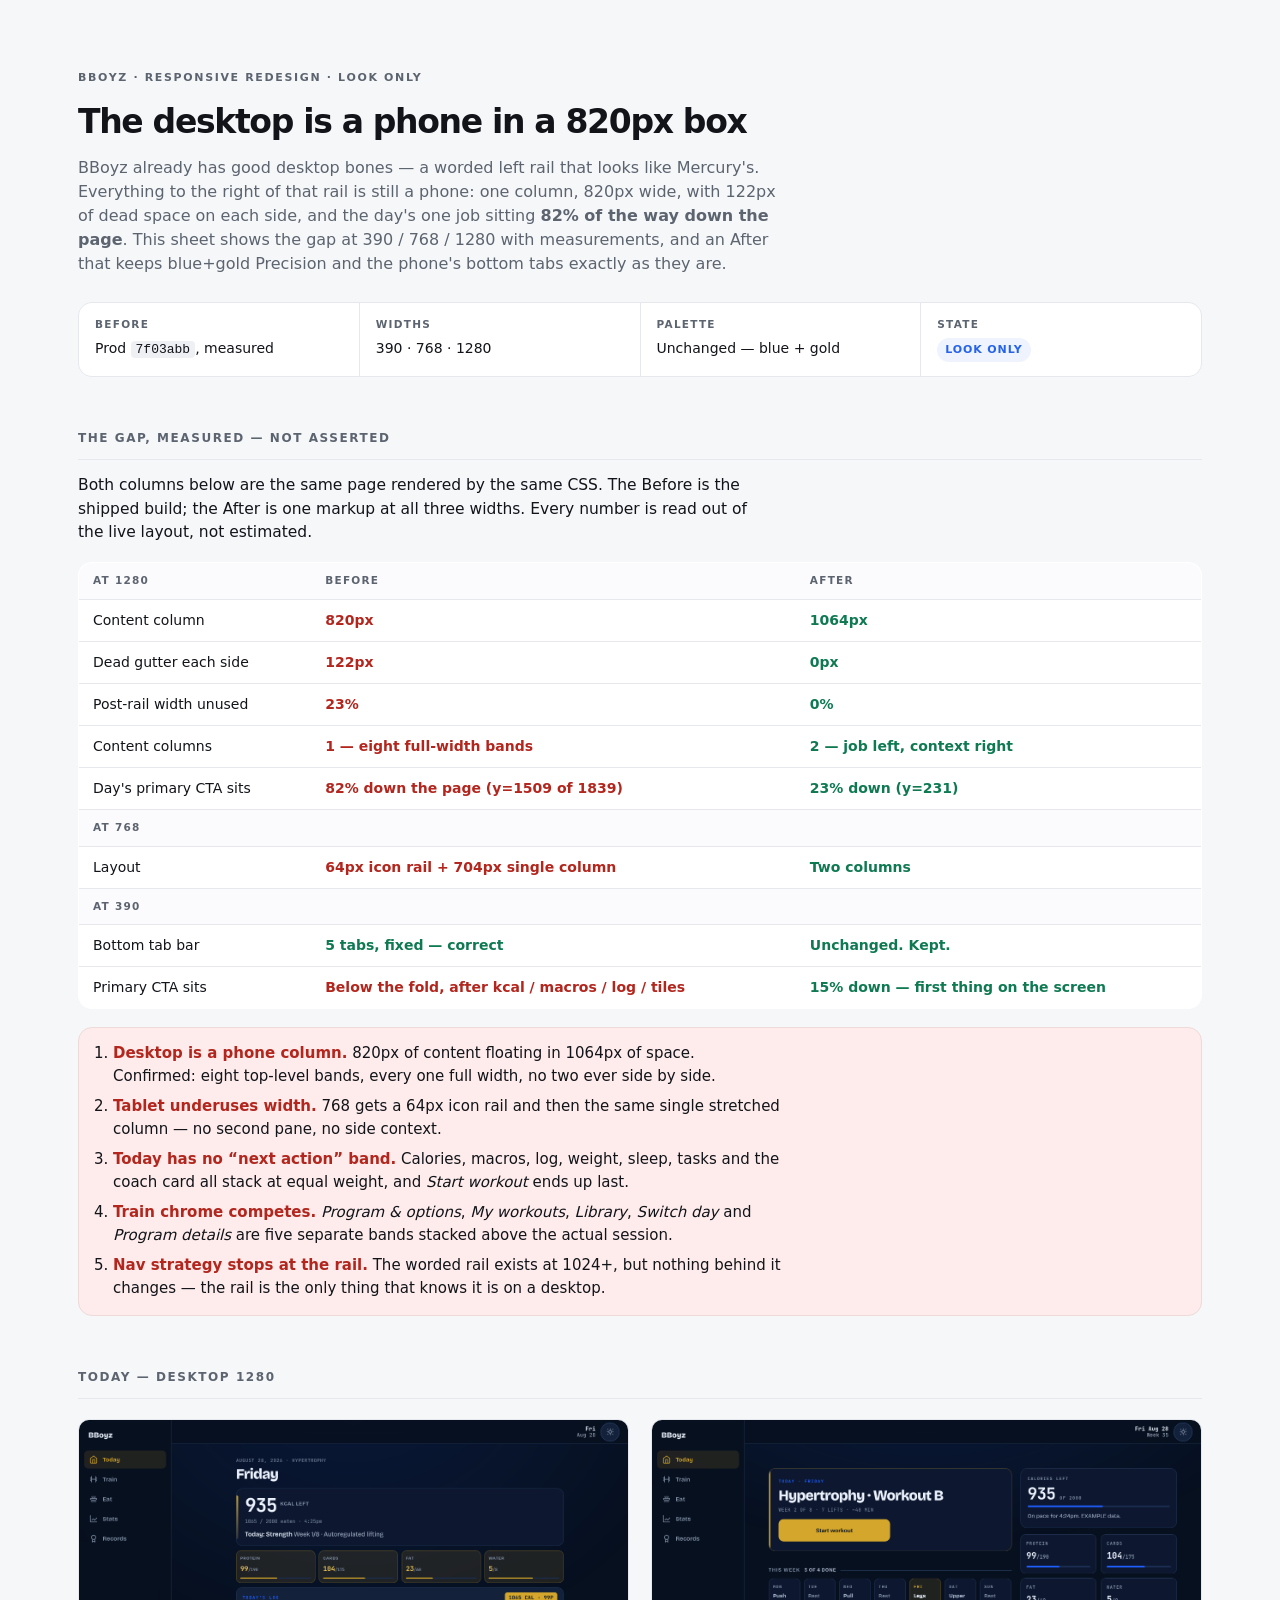
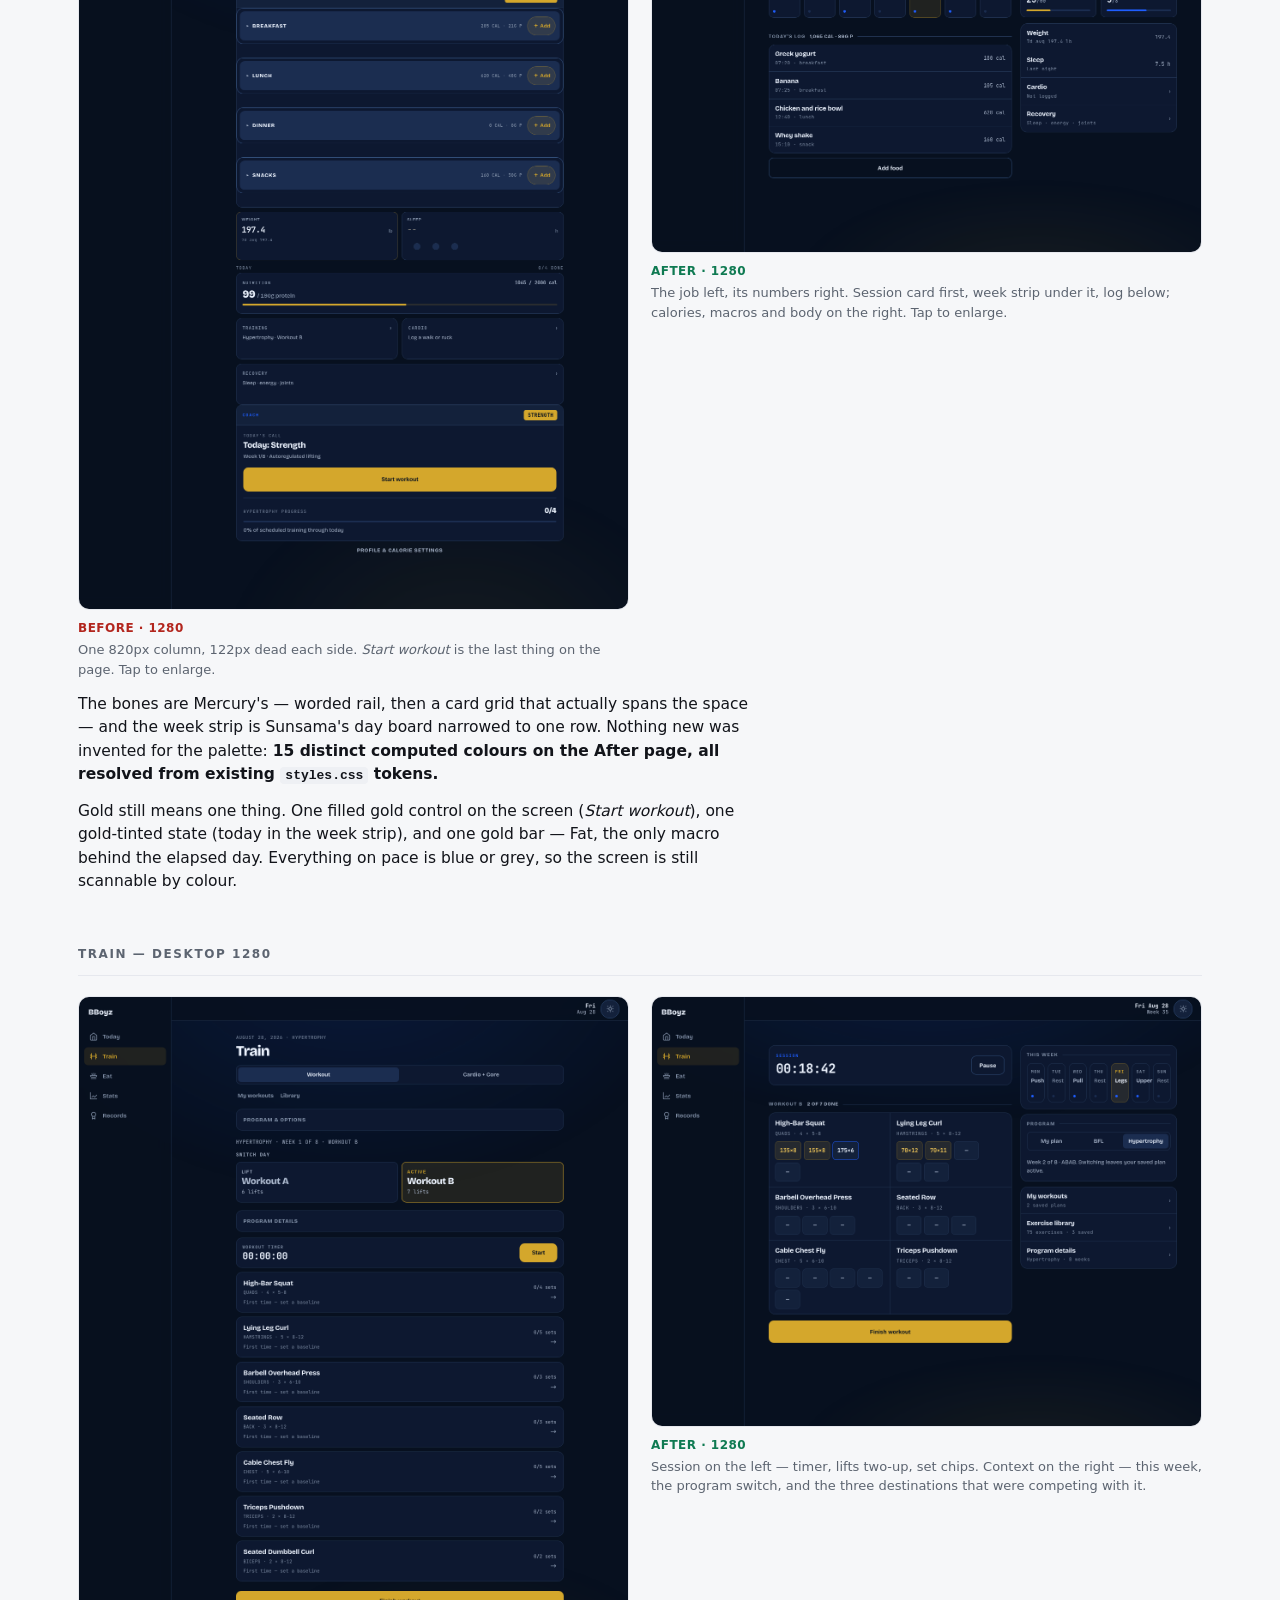
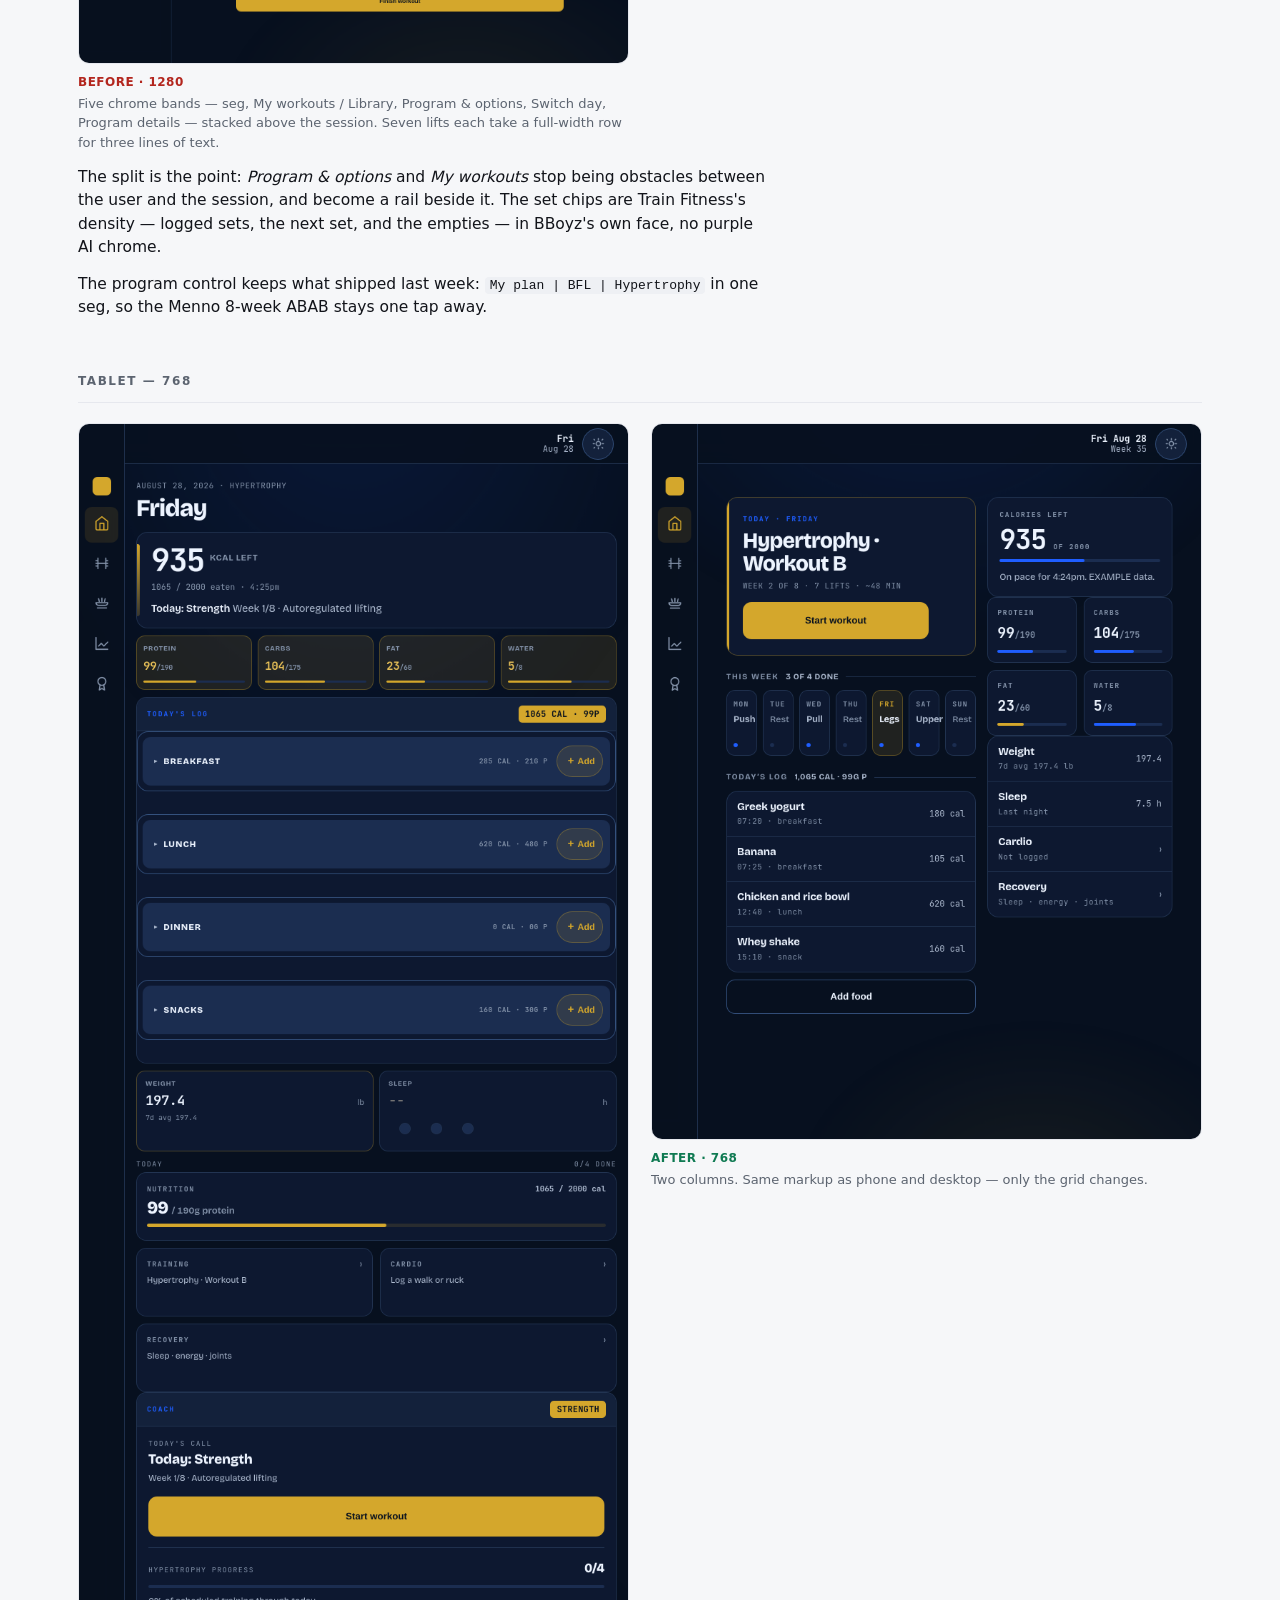
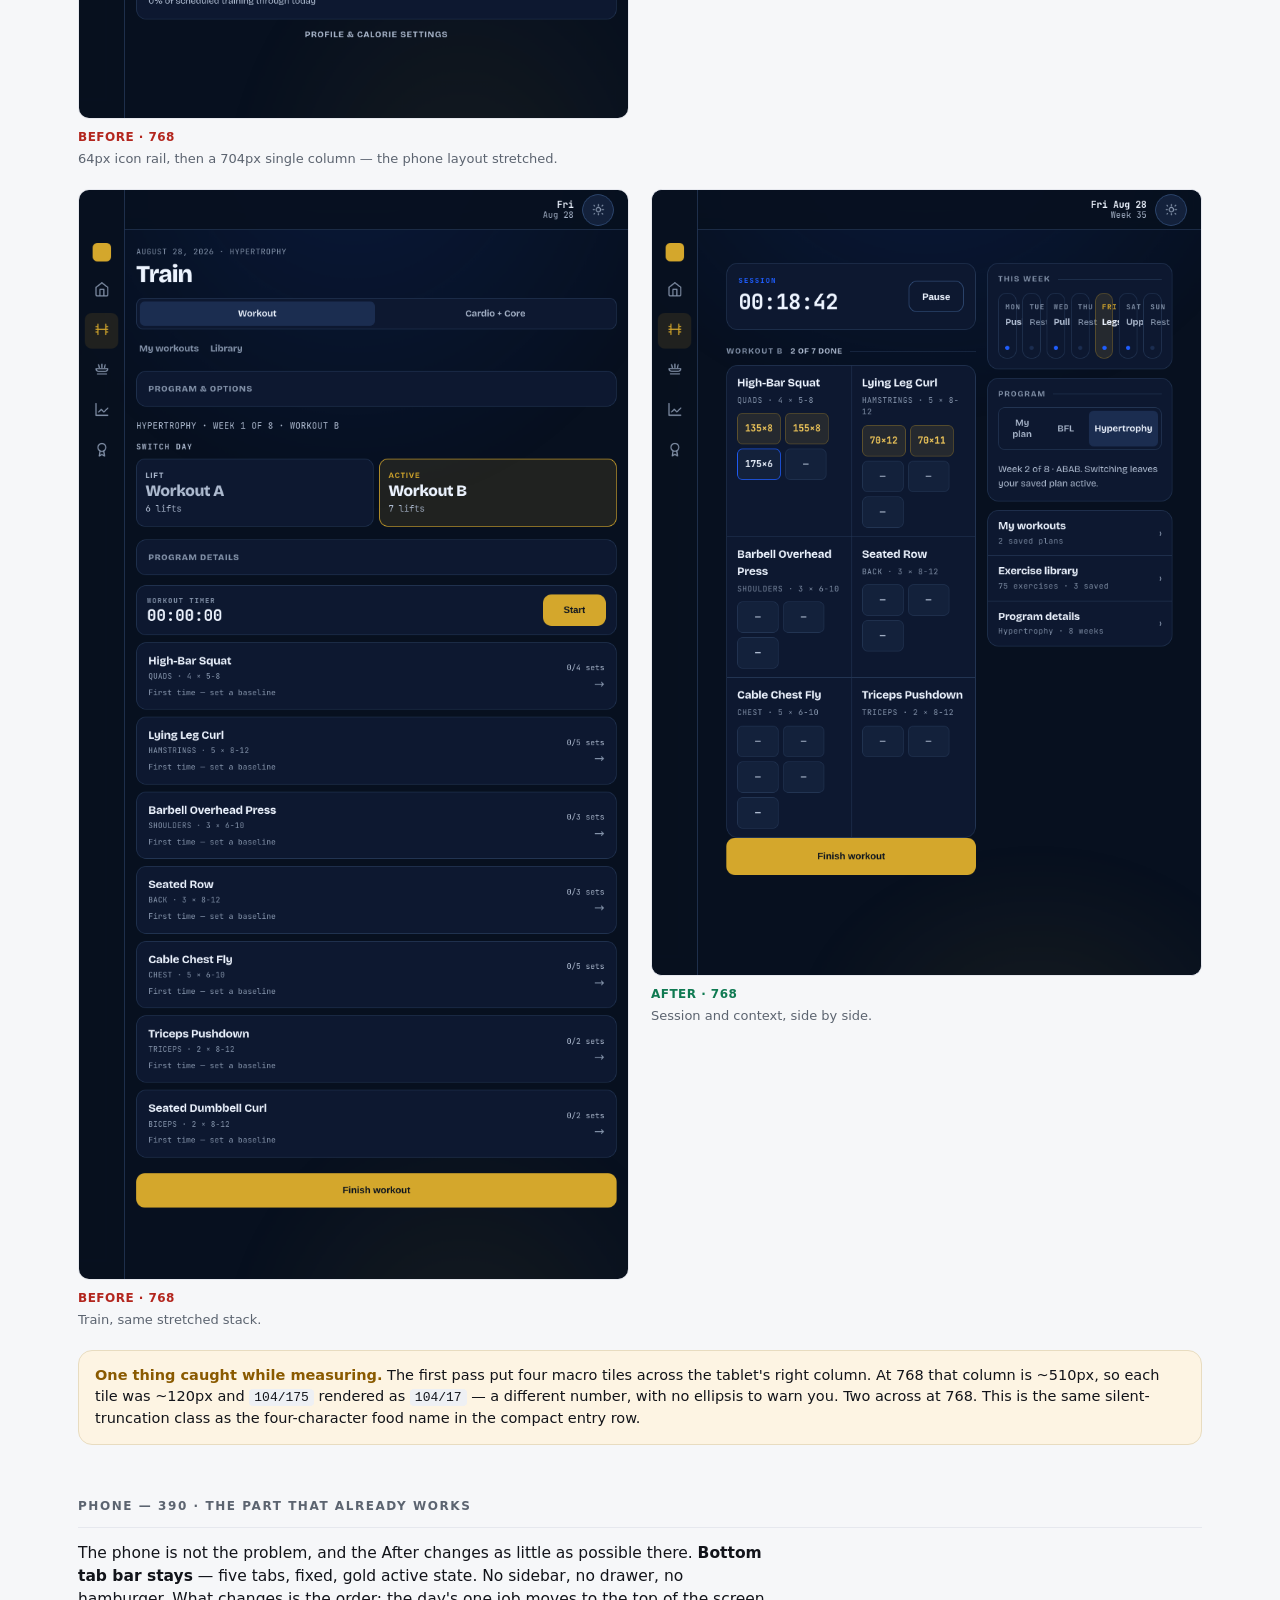
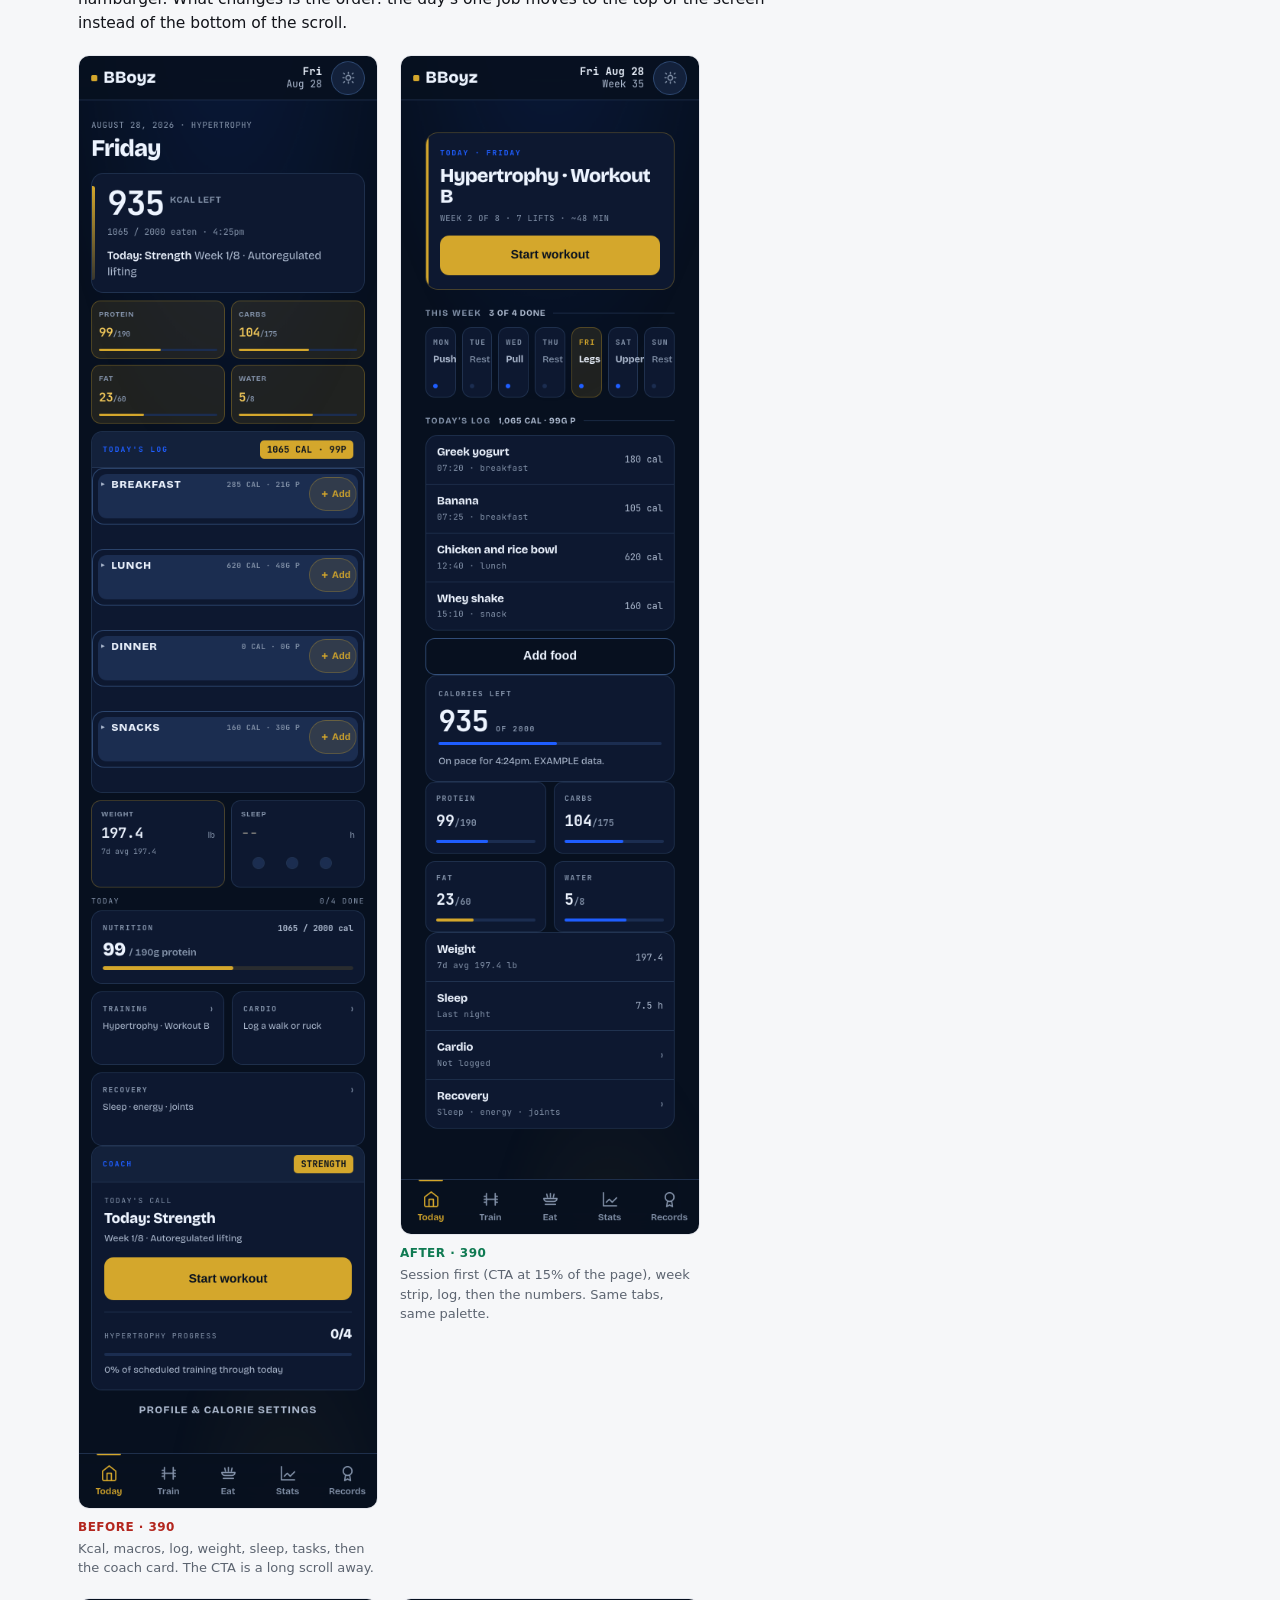
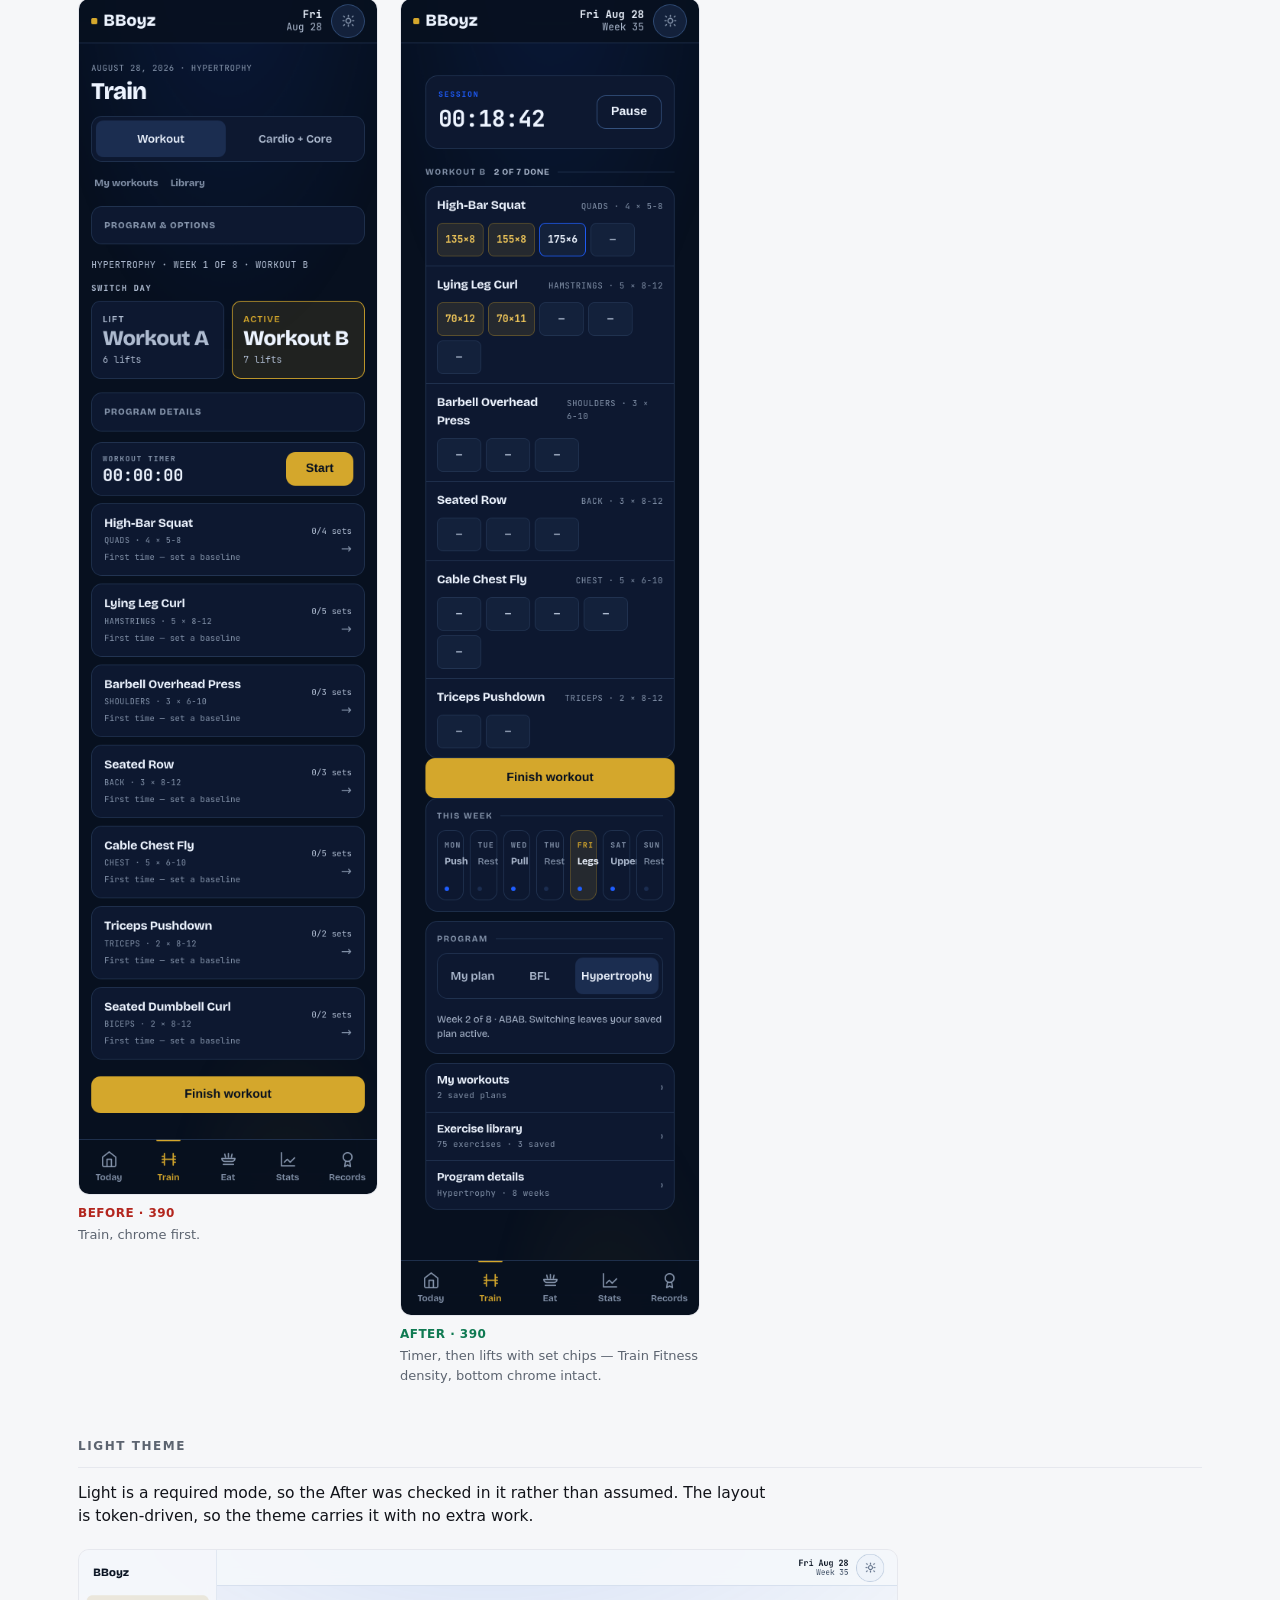
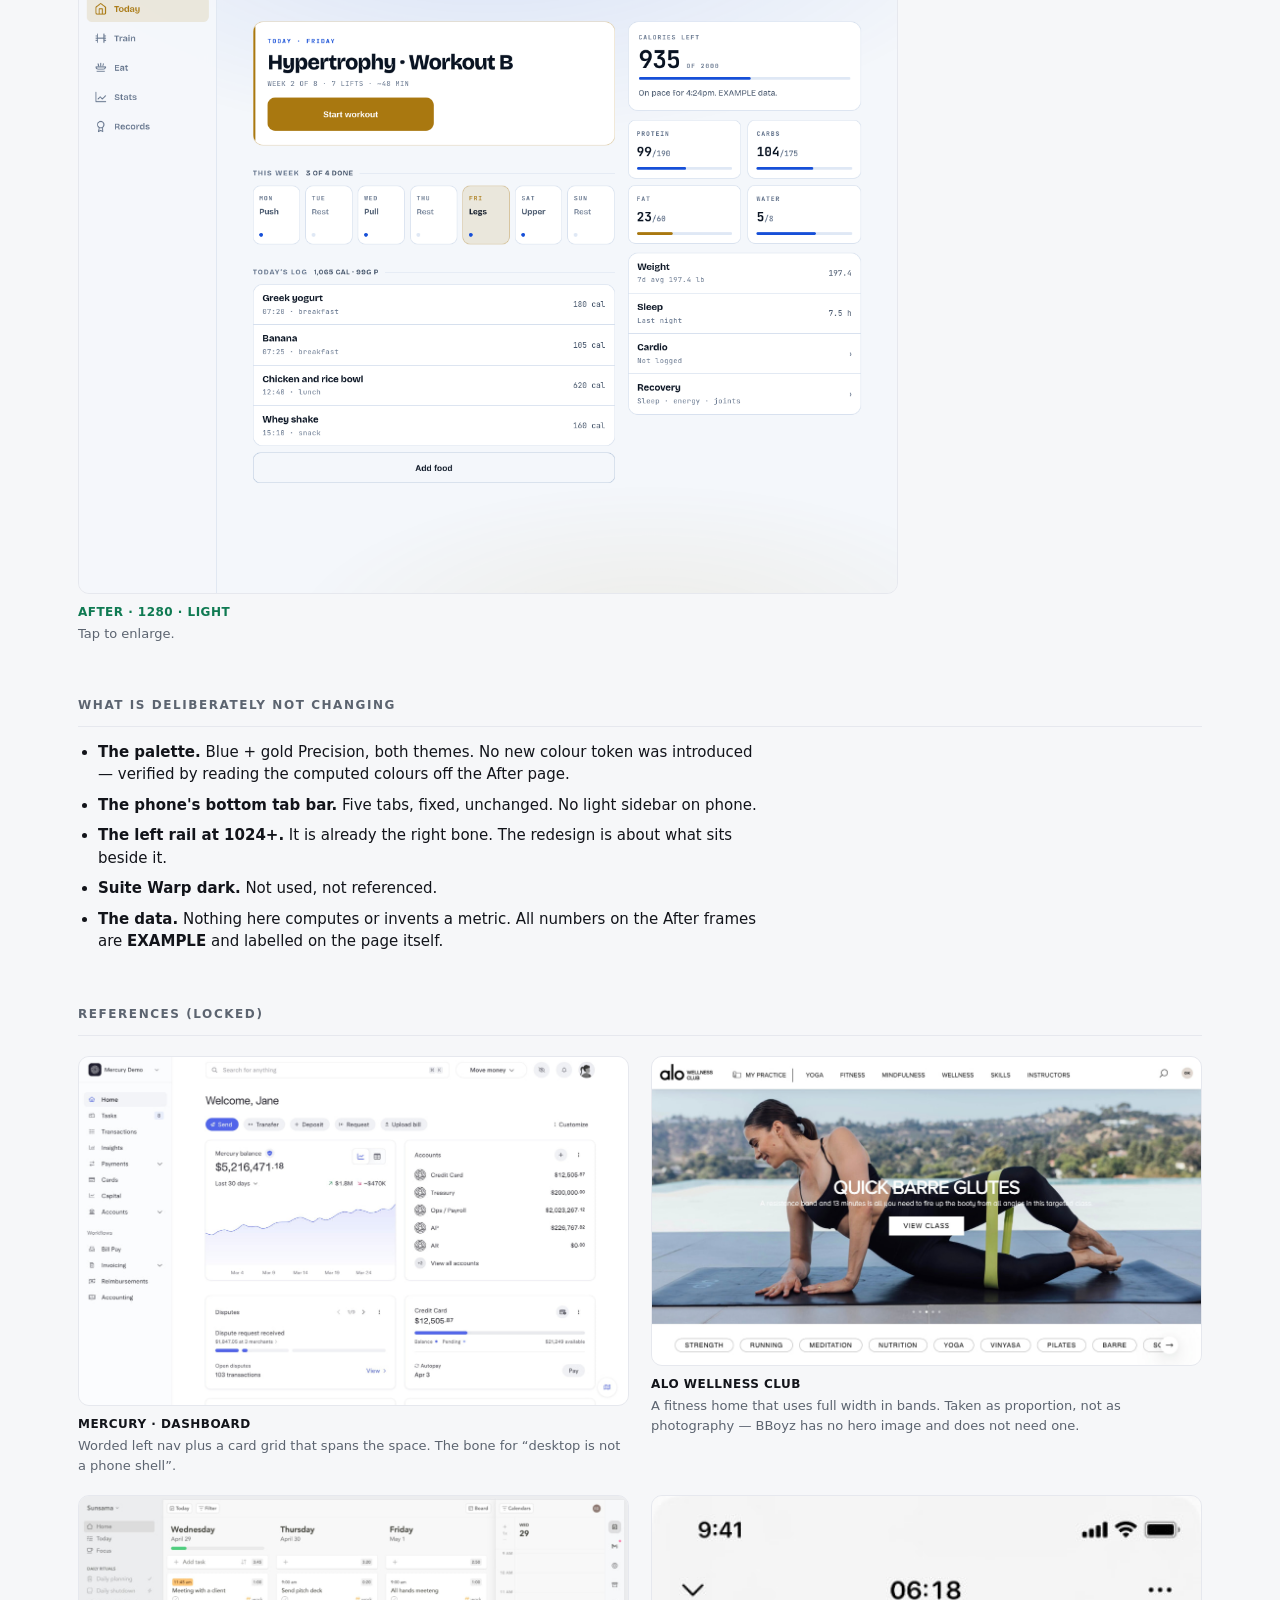
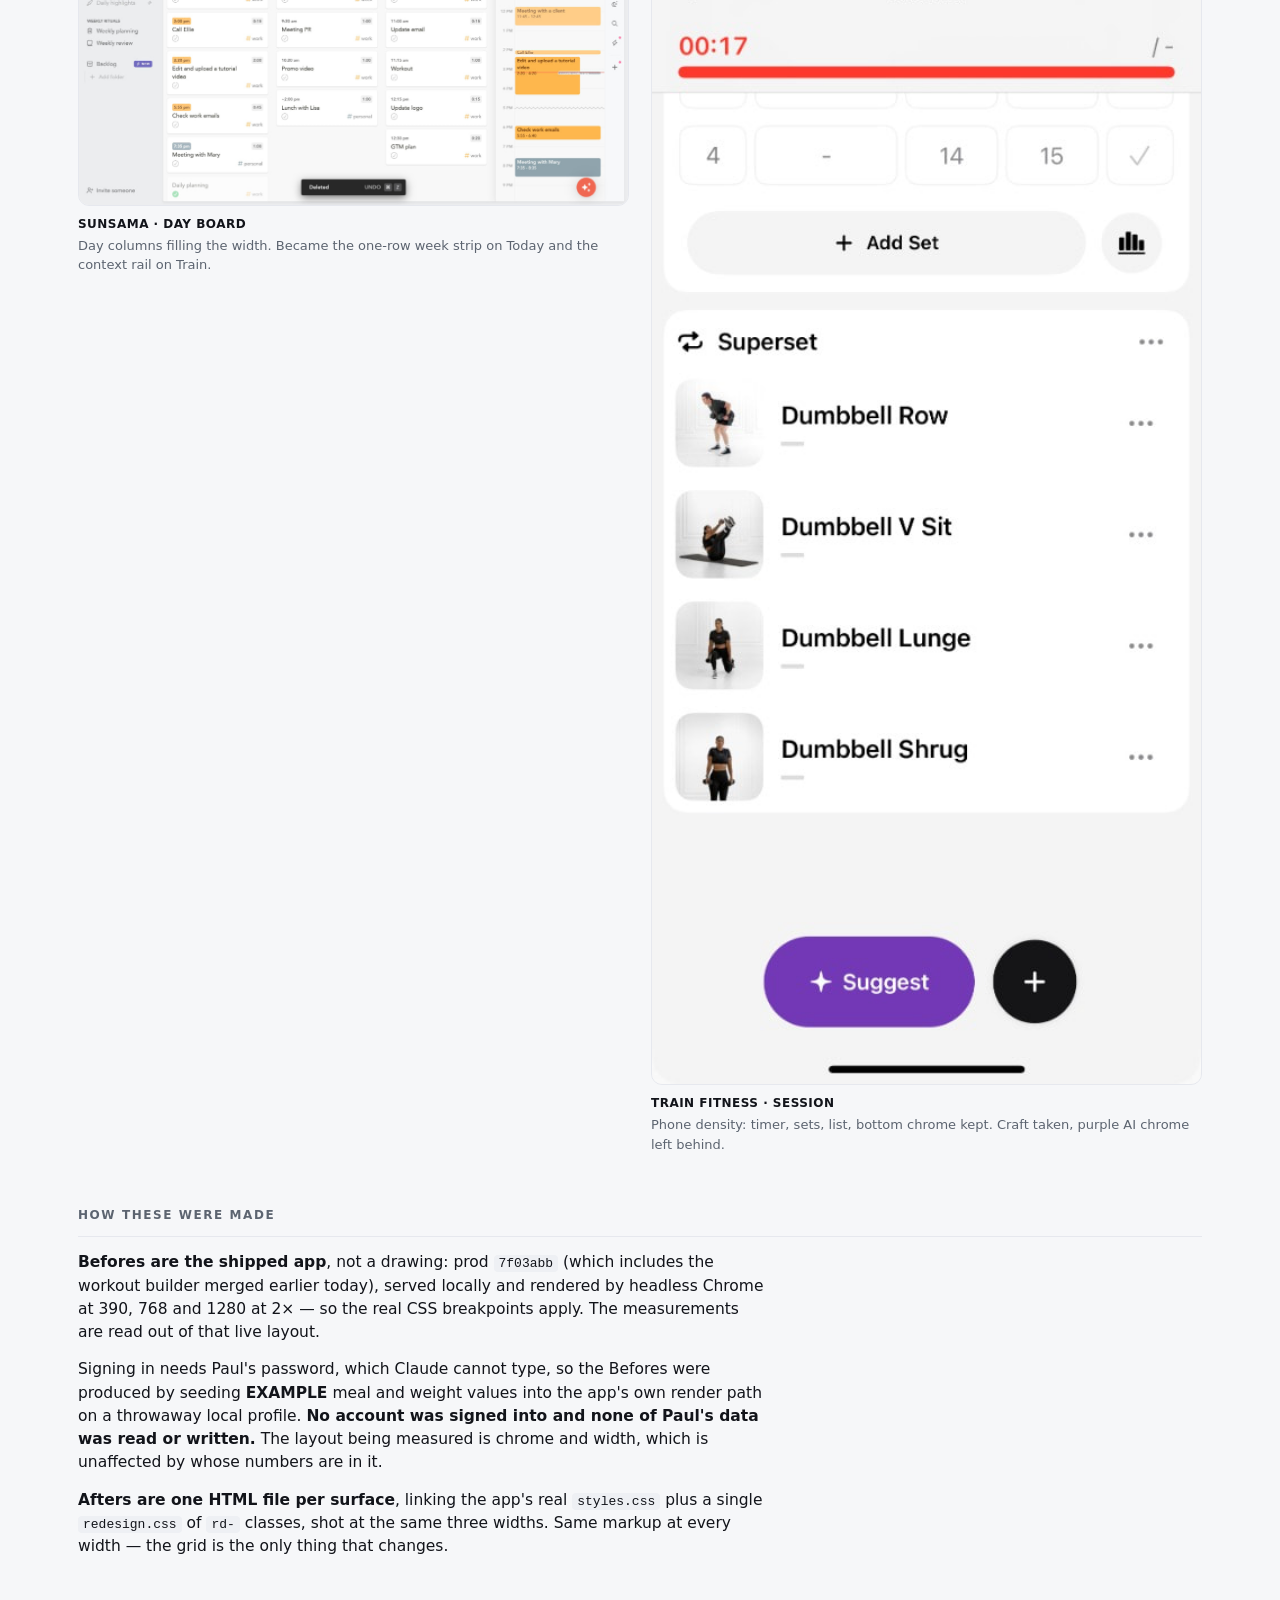
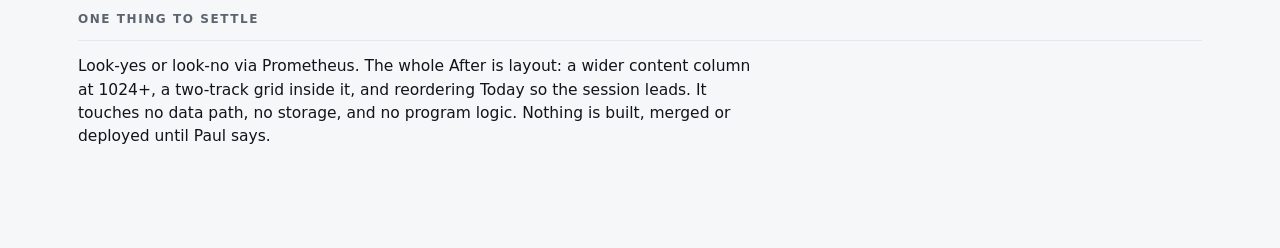
==== index.html @ b03f386c "BBoyz responsive redesign — LOOK ONLY Gap measured on prod 7f03abb at 390/768/1280, plus After frame" ====
<!doctype html>
<html lang="en">
<head>
<meta charset="utf-8">
<meta name="viewport" content="width=device-width, initial-scale=1">
<title>BBoyz · Responsive redesign · Look sheet</title>
<style>
  :root{--canvas:#f6f7f9;--panel:#fff;--line:#e6e8ee;--ink:#12141a;--mute:#5c6470;--act:#2563eb;--act-soft:#eef3fe;--ok:#0f7a52;--bad:#b3261e;--bad-soft:#fdeceb;--warn:#8a5a00;--warn-soft:#fdf4e3;--r:14px;--sans:system-ui,-apple-system,BlinkMacSystemFont,"Segoe UI",Roboto,sans-serif}
  *{box-sizing:border-box;margin:0;padding:0}
  body{background:var(--canvas);color:var(--ink);font-family:var(--sans);line-height:1.5;-webkit-font-smoothing:antialiased}
  .page{max-width:1180px;margin:0 auto;padding:56px 28px 100px}
  .kicker{font-size:11px;font-weight:700;letter-spacing:.15em;color:var(--mute);text-transform:uppercase}
  h1{margin-top:10px;font-size:33px;font-weight:650;letter-spacing:-.04em}
  .stand{margin-top:10px;font-size:16px;color:var(--mute);max-width:70ch}
  .facts{display:grid;grid-template-columns:repeat(4,1fr);gap:1px;background:var(--line);border:1px solid var(--line);border-radius:var(--r);overflow:hidden;margin-top:26px}
  .facts>div{background:var(--panel);padding:14px 16px}
  .facts dt{font-size:10.5px;font-weight:700;letter-spacing:.12em;color:var(--mute);text-transform:uppercase}
  .facts dd{margin-top:5px;font-size:14px}
  section{margin-top:52px}
  h2{font-size:12px;font-weight:700;letter-spacing:.13em;color:var(--mute);text-transform:uppercase;padding-bottom:12px;border-bottom:1px solid var(--line)}
  h3{margin-top:28px;font-size:18px;font-weight:650;letter-spacing:-.02em}
  p{font-size:15.5px;margin-top:14px;max-width:70ch}
  .pair{display:grid;grid-template-columns:1fr 1fr;gap:22px;margin-top:20px;align-items:start}
  .trio{display:grid;grid-template-columns:repeat(3,1fr);gap:18px;margin-top:20px;align-items:start}
  .phonepair{display:grid;grid-template-columns:repeat(2,minmax(0,300px));gap:22px;margin-top:20px;align-items:start}
  @media (max-width:900px){.pair,.trio,.facts,.phonepair{grid-template-columns:1fr 1fr}}
  @media (max-width:600px){.pair,.trio,.facts,.phonepair{grid-template-columns:1fr}}
  figure{margin:0} figure img{display:block;width:100%;height:auto;background:#0d1830;border:1px solid var(--line);border-radius:11px}
  figcaption{margin-top:9px;font-size:13px;color:var(--mute)}
  figcaption b{display:block;color:var(--ink);font-weight:600;font-size:12px;letter-spacing:.04em;text-transform:uppercase;margin-bottom:3px}
  .tagB{color:var(--bad)} .tagA{color:var(--ok)}
  .badge{display:inline-block;font-size:11px;font-weight:700;letter-spacing:.08em;text-transform:uppercase;padding:4px 8px;border-radius:999px;background:var(--act-soft);color:var(--act)}
  ul,ol{margin:14px 0 0 20px;font-size:15px;max-width:70ch} li+li{margin-top:8px} a{color:var(--act)}
  table{border-collapse:collapse;width:100%;margin-top:18px;font-size:14px;background:var(--panel);border:1px solid var(--line);border-radius:var(--r);overflow:hidden}
  th,td{text-align:left;padding:10px 14px;border-bottom:1px solid var(--line);vertical-align:top}
  th{font-size:10.5px;font-weight:700;letter-spacing:.12em;text-transform:uppercase;color:var(--mute);background:#fbfbfd}
  tr:last-child td{border-bottom:0}
  td.b{color:var(--bad);font-weight:600} td.a{color:var(--ok);font-weight:650}
  code{font-family:ui-monospace,SFMono-Regular,Menlo,monospace;font-size:13px;background:#eef0f4;padding:1px 5px;border-radius:4px}
  .note{margin-top:20px;border:1px solid #e8dcc0;background:var(--warn-soft);border-radius:var(--r);padding:14px 16px}
  .note p{margin-top:0;font-size:14.5px;max-width:none} .note p+p{margin-top:9px} .note b{color:var(--warn)}
  .gap{margin-top:18px;border:1px solid #eedad8;background:var(--bad-soft);border-radius:var(--r);padding:4px 0}
  .gap ol{margin:10px 0 12px 34px}
  .gap li{font-size:15px} .gap li b{color:var(--bad)}
</style>
</head>
<body>
<div class="page">
  <p class="kicker">BBoyz · Responsive redesign · Look only</p>
  <h1>The desktop is a phone in a 820px box</h1>
  <p class="stand">BBoyz already has good desktop bones — a worded left rail that looks like Mercury's. Everything to the right of that rail is still a phone: one column, 820px wide, with 122px of dead space on each side, and the day's one job sitting <b>82% of the way down the page</b>. This sheet shows the gap at 390 / 768 / 1280 with measurements, and an After that keeps blue+gold Precision and the phone's bottom tabs exactly as they are.</p>

  <div class="facts">
    <div><dt>Before</dt><dd>Prod <code>7f03abb</code>, measured</dd></div>
    <div><dt>Widths</dt><dd>390 · 768 · 1280</dd></div>
    <div><dt>Palette</dt><dd>Unchanged — blue + gold</dd></div>
    <div><dt>State</dt><dd><span class="badge">Look only</span></dd></div>
  </div>

  <section>
    <h2>The gap, measured — not asserted</h2>
    <p>Both columns below are the same page rendered by the same CSS. The Before is the shipped build; the After is one markup at all three widths. Every number is read out of the live layout, not estimated.</p>
    <table>
      <tr><th>At 1280</th><th>Before</th><th>After</th></tr>
      <tr><td>Content column</td><td class="b">820px</td><td class="a">1064px</td></tr>
      <tr><td>Dead gutter each side</td><td class="b">122px</td><td class="a">0px</td></tr>
      <tr><td>Post-rail width unused</td><td class="b">23%</td><td class="a">0%</td></tr>
      <tr><td>Content columns</td><td class="b">1 — eight full-width bands</td><td class="a">2 — job left, context right</td></tr>
      <tr><td>Day's primary CTA sits</td><td class="b">82% down the page (y=1509 of 1839)</td><td class="a">23% down (y=231)</td></tr>
      <tr><th>At 768</th><th></th><th></th></tr>
      <tr><td>Layout</td><td class="b">64px icon rail + 704px single column</td><td class="a">Two columns</td></tr>
      <tr><th>At 390</th><th></th><th></th></tr>
      <tr><td>Bottom tab bar</td><td class="a">5 tabs, fixed — correct</td><td class="a">Unchanged. Kept.</td></tr>
      <tr><td>Primary CTA sits</td><td class="b">Below the fold, after kcal / macros / log / tiles</td><td class="a">15% down — first thing on the screen</td></tr>
    </table>

    <div class="gap">
      <ol>
        <li><b>Desktop is a phone column.</b> 820px of content floating in 1064px of space. Confirmed: eight top-level bands, every one full width, no two ever side by side.</li>
        <li><b>Tablet underuses width.</b> 768 gets a 64px icon rail and then the same single stretched column — no second pane, no side context.</li>
        <li><b>Today has no “next action” band.</b> Calories, macros, log, weight, sleep, tasks and the coach card all stack at equal weight, and <i>Start workout</i> ends up last.</li>
        <li><b>Train chrome competes.</b> <i>Program &amp; options</i>, <i>My workouts</i>, <i>Library</i>, <i>Switch day</i> and <i>Program details</i> are five separate bands stacked above the actual session.</li>
        <li><b>Nav strategy stops at the rail.</b> The worded rail exists at 1024+, but nothing behind it changes — the rail is the only thing that knows it is on a desktop.</li>
      </ol>
    </div>
  </section>

  <section>
    <h2>Today — desktop 1280</h2>
    <div class="pair">
      <figure><a href="befores/before-today-desktop.png" target="_blank" rel="noopener"><img src="befores/before-today-desktop.png" alt="Before — Today at 1280, one narrow column"></a>
        <figcaption><b class="tagB">Before · 1280</b> One 820px column, 122px dead each side. <i>Start workout</i> is the last thing on the page. Tap to enlarge.</figcaption></figure>
      <figure><a href="shots/after-today-desktop.png" target="_blank" rel="noopener"><img src="shots/after-today-desktop.png" alt="After — Today at 1280, two columns"></a>
        <figcaption><b class="tagA">After · 1280</b> The job left, its numbers right. Session card first, week strip under it, log below; calories, macros and body on the right. Tap to enlarge.</figcaption></figure>
    </div>
    <p>The bones are Mercury's — worded rail, then a card grid that actually spans the space — and the week strip is Sunsama's day board narrowed to one row. Nothing new was invented for the palette: <b>15 distinct computed colours on the After page, all resolved from existing <code>styles.css</code> tokens.</b></p>
    <p>Gold still means one thing. One filled gold control on the screen (<i>Start workout</i>), one gold-tinted state (today in the week strip), and one gold bar — Fat, the only macro behind the elapsed day. Everything on pace is blue or grey, so the screen is still scannable by colour.</p>
  </section>

  <section>
    <h2>Train — desktop 1280</h2>
    <div class="pair">
      <figure><a href="befores/before-train-desktop.png" target="_blank" rel="noopener"><img src="befores/before-train-desktop.png" alt="Before — Train at 1280"></a>
        <figcaption><b class="tagB">Before · 1280</b> Five chrome bands — seg, My workouts / Library, Program &amp; options, Switch day, Program details — stacked above the session. Seven lifts each take a full-width row for three lines of text.</figcaption></figure>
      <figure><a href="shots/after-train-desktop.png" target="_blank" rel="noopener"><img src="shots/after-train-desktop.png" alt="After — Train at 1280, session and context split"></a>
        <figcaption><b class="tagA">After · 1280</b> Session on the left — timer, lifts two-up, set chips. Context on the right — this week, the program switch, and the three destinations that were competing with it.</figcaption></figure>
    </div>
    <p>The split is the point: <i>Program &amp; options</i> and <i>My workouts</i> stop being obstacles between the user and the session, and become a rail beside it. The set chips are Train Fitness's density — logged sets, the next set, and the empties — in BBoyz's own face, no purple AI chrome.</p>
    <p>The program control keeps what shipped last week: <code>My plan | BFL | Hypertrophy</code> in one seg, so the Menno 8-week ABAB stays one tap away.</p>
  </section>

  <section>
    <h2>Tablet — 768</h2>
    <div class="pair">
      <figure><a href="befores/before-today-tablet.png" target="_blank" rel="noopener"><img src="befores/before-today-tablet.png" alt="Before — Today at 768"></a>
        <figcaption><b class="tagB">Before · 768</b> 64px icon rail, then a 704px single column — the phone layout stretched.</figcaption></figure>
      <figure><a href="shots/after-today-tablet.png" target="_blank" rel="noopener"><img src="shots/after-today-tablet.png" alt="After — Today at 768, two columns"></a>
        <figcaption><b class="tagA">After · 768</b> Two columns. Same markup as phone and desktop — only the grid changes.</figcaption></figure>
    </div>
    <div class="pair">
      <figure><a href="befores/before-train-tablet.png" target="_blank" rel="noopener"><img src="befores/before-train-tablet.png" alt="Before — Train at 768"></a>
        <figcaption><b class="tagB">Before · 768</b> Train, same stretched stack.</figcaption></figure>
      <figure><a href="shots/after-train-tablet.png" target="_blank" rel="noopener"><img src="shots/after-train-tablet.png" alt="After — Train at 768"></a>
        <figcaption><b class="tagA">After · 768</b> Session and context, side by side.</figcaption></figure>
    </div>
    <div class="note">
      <p><b>One thing caught while measuring.</b> The first pass put four macro tiles across the tablet's right column. At 768 that column is ~510px, so each tile was ~120px and <code>104/175</code> rendered as <code>104/17</code> — a different number, with no ellipsis to warn you. Two across at 768. This is the same silent-truncation class as the four-character food name in the compact entry row.</p>
    </div>
  </section>

  <section>
    <h2>Phone — 390 · the part that already works</h2>
    <p>The phone is not the problem, and the After changes as little as possible there. <b>Bottom tab bar stays</b> — five tabs, fixed, gold active state. No sidebar, no drawer, no hamburger. What changes is the order: the day's one job moves to the top of the screen instead of the bottom of the scroll.</p>
    <div class="phonepair">
      <figure><a href="befores/before-today-phone.png" target="_blank" rel="noopener"><img src="befores/before-today-phone.png" alt="Before — Today on a phone"></a>
        <figcaption><b class="tagB">Before · 390</b> Kcal, macros, log, weight, sleep, tasks, then the coach card. The CTA is a long scroll away.</figcaption></figure>
      <figure><a href="shots/after-today-phone.png" target="_blank" rel="noopener"><img src="shots/after-today-phone.png" alt="After — Today on a phone"></a>
        <figcaption><b class="tagA">After · 390</b> Session first (CTA at 15% of the page), week strip, log, then the numbers. Same tabs, same palette.</figcaption></figure>
    </div>
    <div class="phonepair">
      <figure><a href="befores/before-train-phone.png" target="_blank" rel="noopener"><img src="befores/before-train-phone.png" alt="Before — Train on a phone"></a>
        <figcaption><b class="tagB">Before · 390</b> Train, chrome first.</figcaption></figure>
      <figure><a href="shots/after-train-phone.png" target="_blank" rel="noopener"><img src="shots/after-train-phone.png" alt="After — Train on a phone"></a>
        <figcaption><b class="tagA">After · 390</b> Timer, then lifts with set chips — Train Fitness density, bottom chrome intact.</figcaption></figure>
    </div>
  </section>

  <section>
    <h2>Light theme</h2>
    <p>Light is a required mode, so the After was checked in it rather than assumed. The layout is token-driven, so the theme carries it with no extra work.</p>
    <figure style="max-width:820px;margin-top:20px;"><a href="shots/after-today-desktop-light.png" target="_blank" rel="noopener"><img src="shots/after-today-desktop-light.png" alt="After — Today at 1280 in the light theme"></a>
      <figcaption><b class="tagA">After · 1280 · light</b> Tap to enlarge.</figcaption></figure>
  </section>

  <section>
    <h2>What is deliberately NOT changing</h2>
    <ul>
      <li><b>The palette.</b> Blue + gold Precision, both themes. No new colour token was introduced — verified by reading the computed colours off the After page.</li>
      <li><b>The phone's bottom tab bar.</b> Five tabs, fixed, unchanged. No light sidebar on phone.</li>
      <li><b>The left rail at 1024+.</b> It is already the right bone. The redesign is about what sits beside it.</li>
      <li><b>Suite Warp dark.</b> Not used, not referenced.</li>
      <li><b>The data.</b> Nothing here computes or invents a metric. All numbers on the After frames are <b>EXAMPLE</b> and labelled on the page itself.</li>
    </ul>
  </section>

  <section>
    <h2>References (locked)</h2>
    <div class="pair">
      <figure><a href="refs/mercury-dashboard.jpg" target="_blank" rel="noopener"><img src="refs/mercury-dashboard.jpg" alt="Mercury dashboard"></a>
        <figcaption><b>Mercury · dashboard</b> Worded left nav plus a card grid that spans the space. The bone for “desktop is not a phone shell”.</figcaption></figure>
      <figure><a href="refs/alo-wellness-home.jpg" target="_blank" rel="noopener"><img src="refs/alo-wellness-home.jpg" alt="ALO Wellness Club home"></a>
        <figcaption><b>ALO Wellness Club</b> A fitness home that uses full width in bands. Taken as proportion, not as photography — BBoyz has no hero image and does not need one.</figcaption></figure>
    </div>
    <div class="pair">
      <figure><a href="refs/sunsama-dayboard.jpg" target="_blank" rel="noopener"><img src="refs/sunsama-dayboard.jpg" alt="Sunsama day board"></a>
        <figcaption><b>Sunsama · day board</b> Day columns filling the width. Became the one-row week strip on Today and the context rail on Train.</figcaption></figure>
      <figure><a href="refs/trainfitness-session.jpg" target="_blank" rel="noopener"><img src="refs/trainfitness-session.jpg" alt="Train Fitness session"></a>
        <figcaption><b>Train Fitness · session</b> Phone density: timer, sets, list, bottom chrome kept. Craft taken, purple AI chrome left behind.</figcaption></figure>
    </div>
  </section>

  <section>
    <h2>How these were made</h2>
    <p><b>Befores are the shipped app</b>, not a drawing: prod <code>7f03abb</code> (which includes the workout builder merged earlier today), served locally and rendered by headless Chrome at 390, 768 and 1280 at 2× — so the real CSS breakpoints apply. The measurements are read out of that live layout.</p>
    <p>Signing in needs Paul's password, which Claude cannot type, so the Befores were produced by seeding <b>EXAMPLE</b> meal and weight values into the app's own render path on a throwaway local profile. <b>No account was signed into and none of Paul's data was read or written.</b> The layout being measured is chrome and width, which is unaffected by whose numbers are in it.</p>
    <p><b>Afters are one HTML file per surface</b>, linking the app's real <code>styles.css</code> plus a single <code>redesign.css</code> of <code>rd-</code> classes, shot at the same three widths. Same markup at every width — the grid is the only thing that changes.</p>
  </section>

  <section>
    <h2>One thing to settle</h2>
    <p>Look-yes or look-no via Prometheus. The whole After is layout: a wider content column at 1024+, a two-track grid inside it, and reordering Today so the session leads. It touches no data path, no storage, and no program logic. Nothing is built, merged or deployed until Paul says.</p>
  </section>
</div>
</body>
</html>
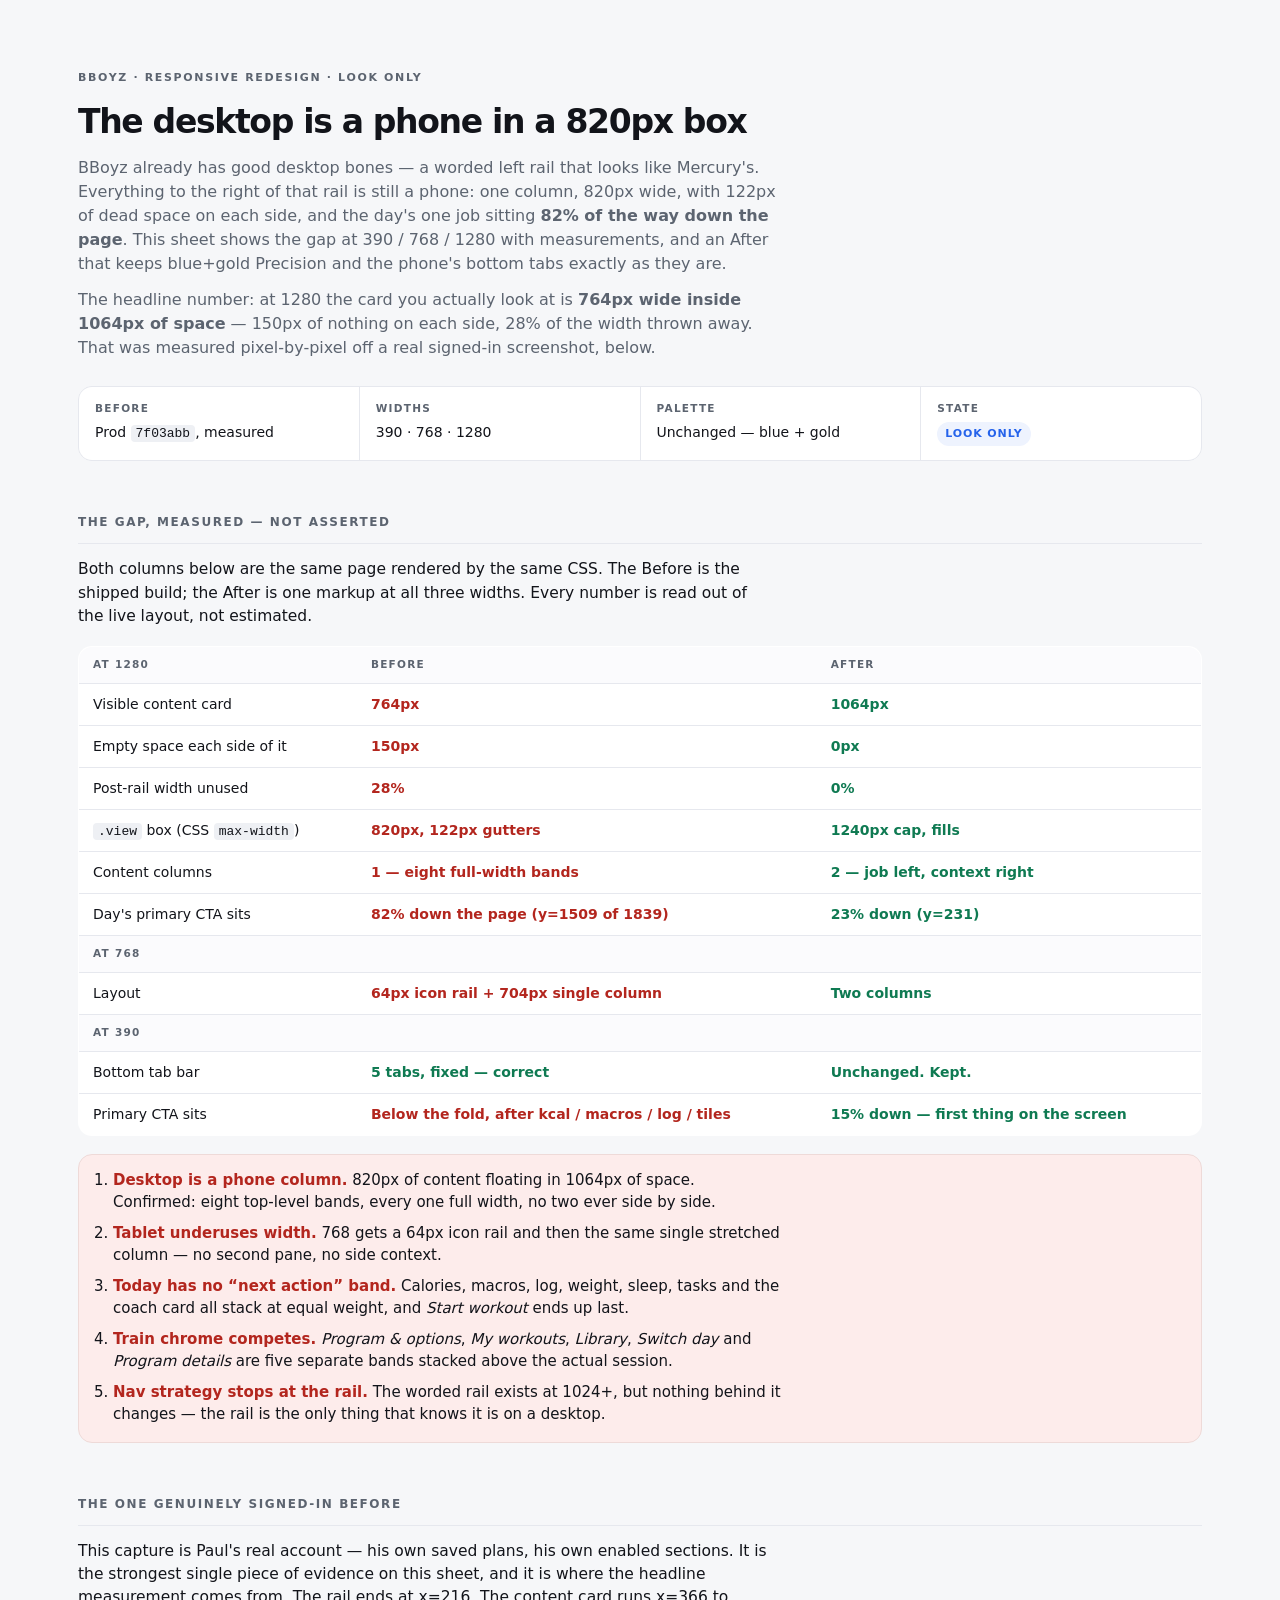
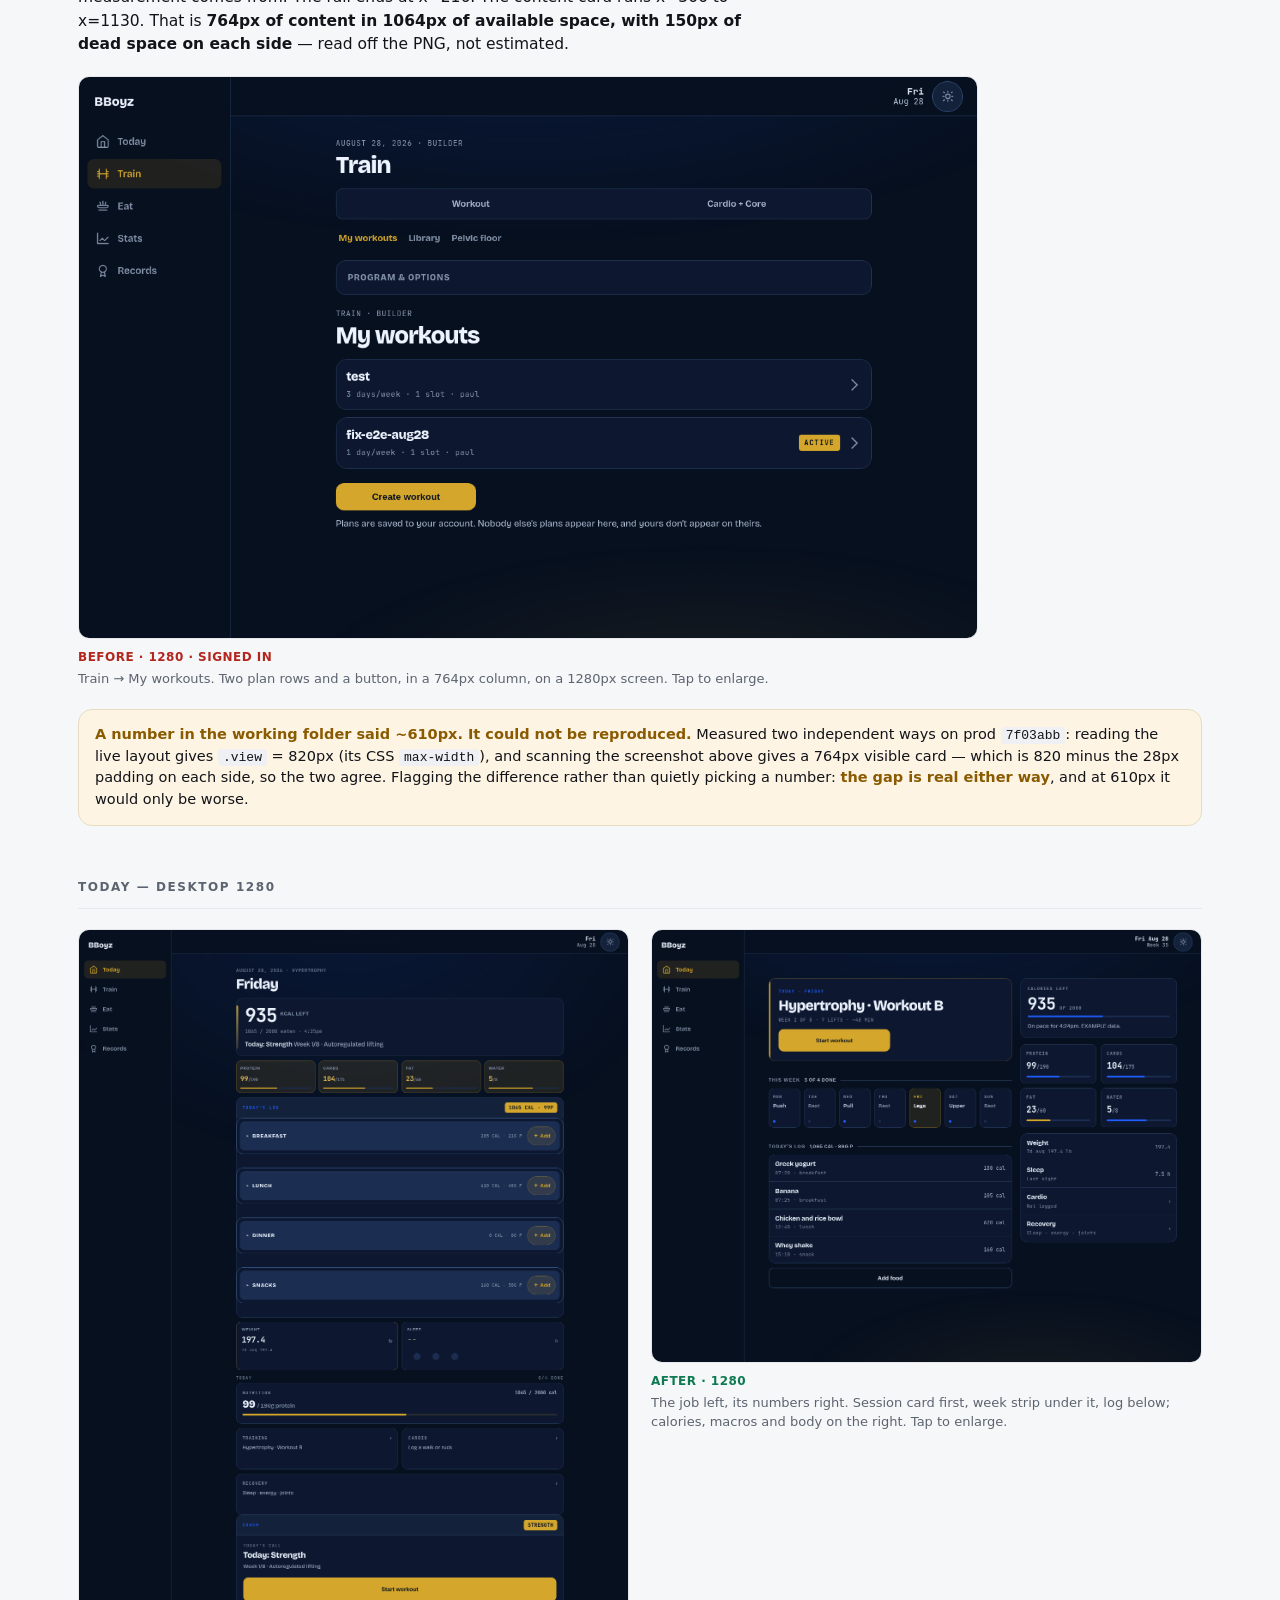
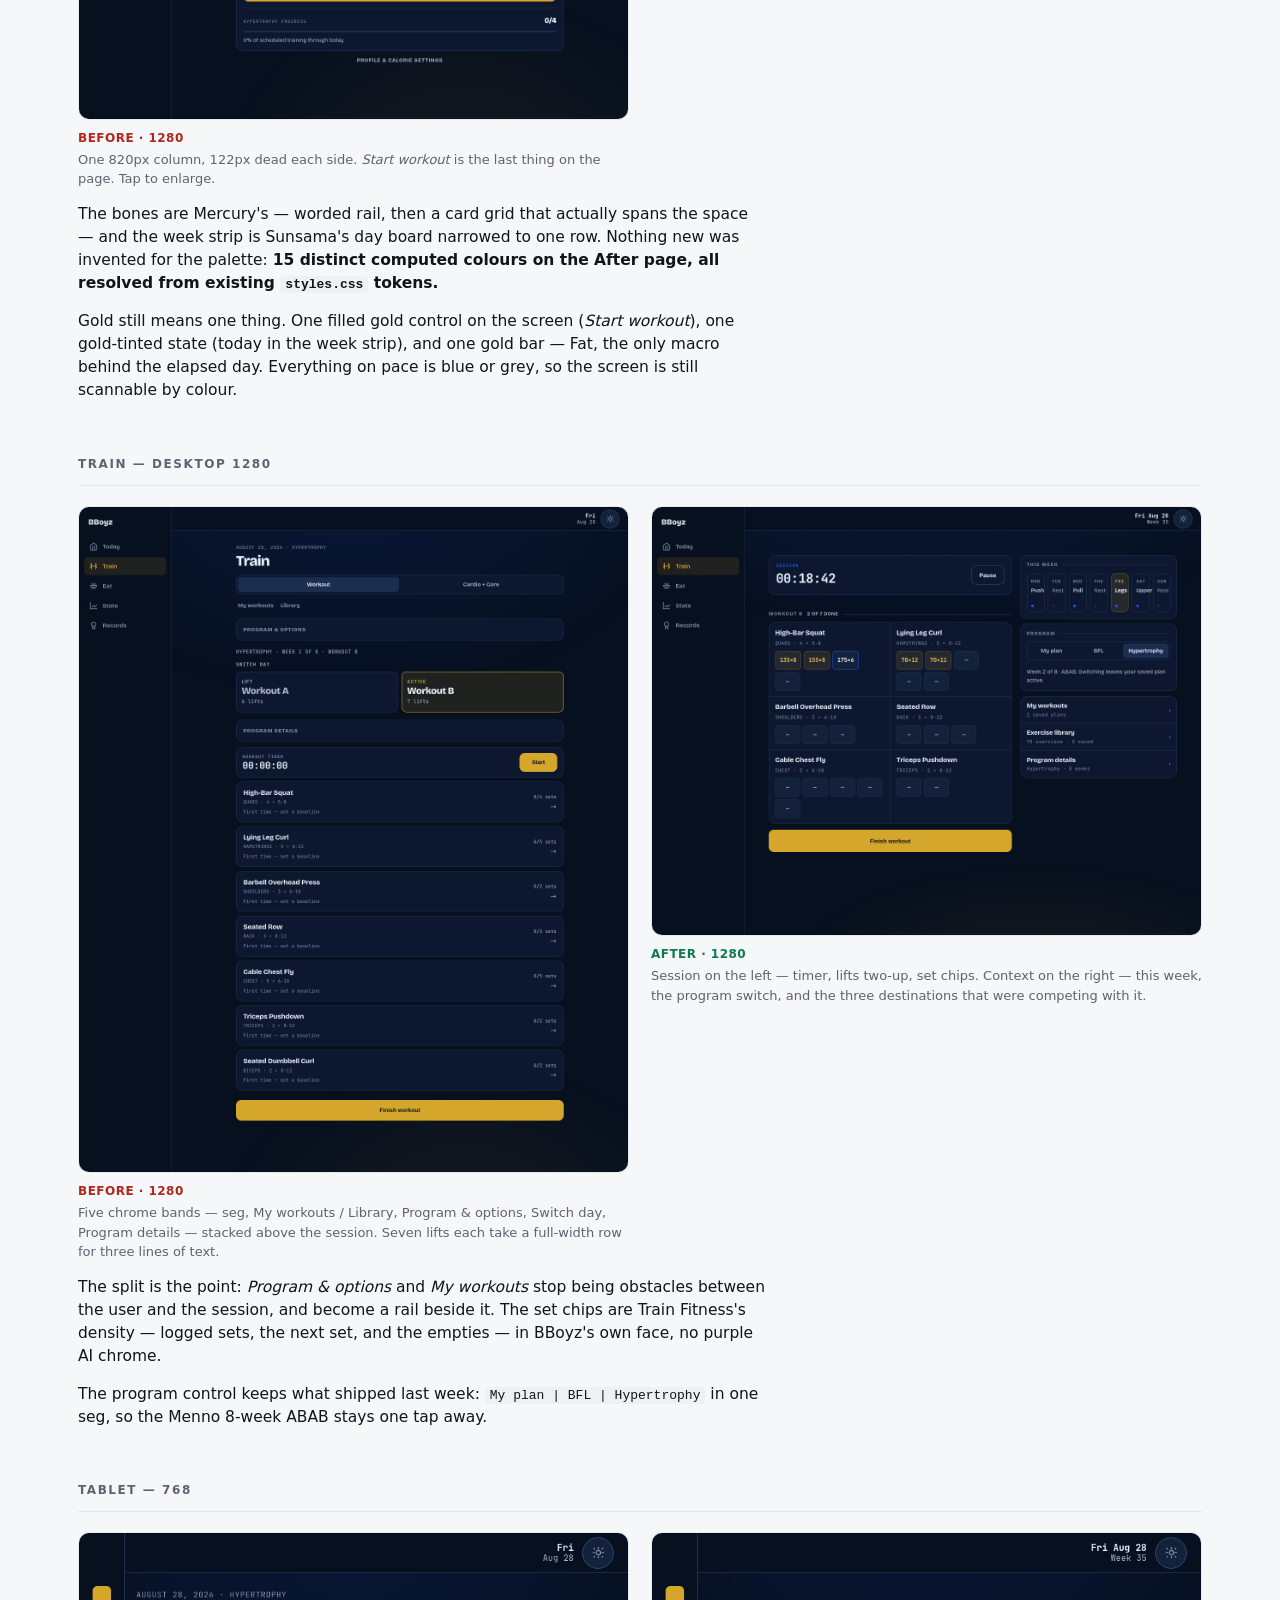
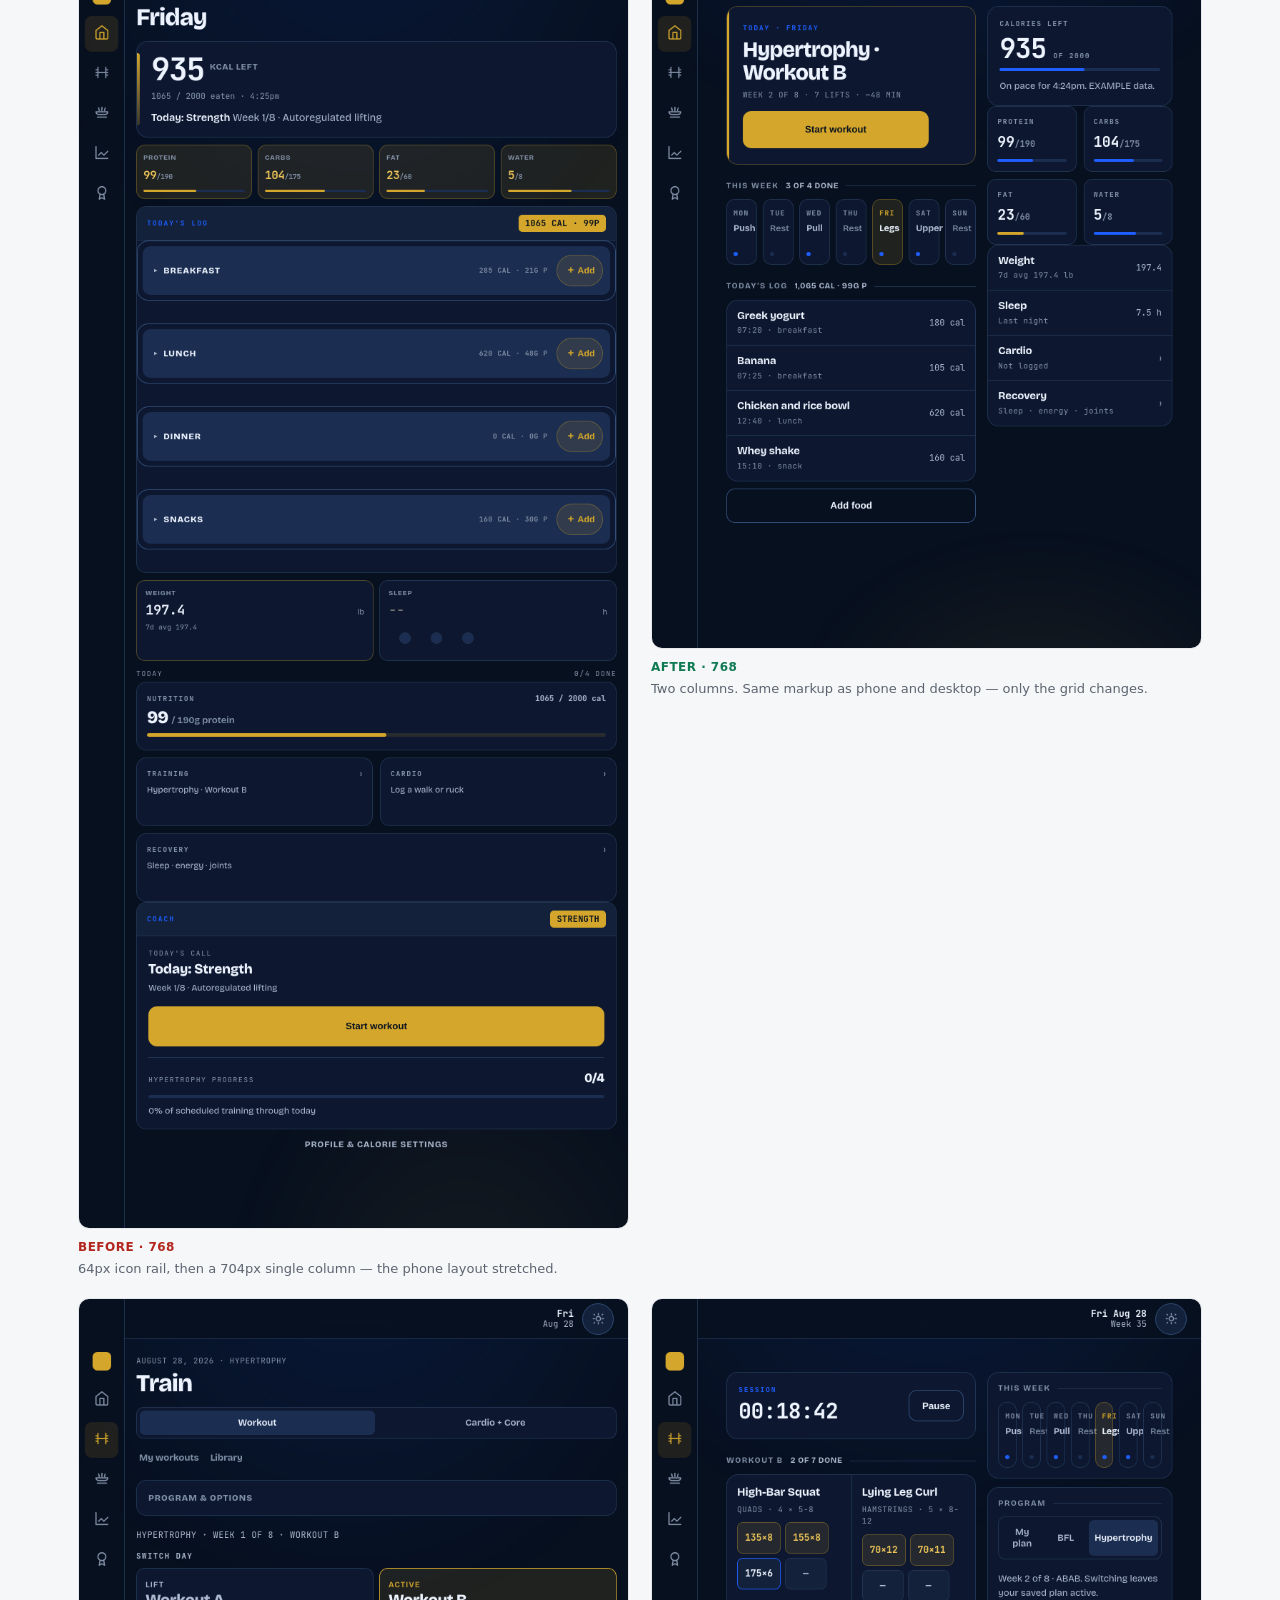
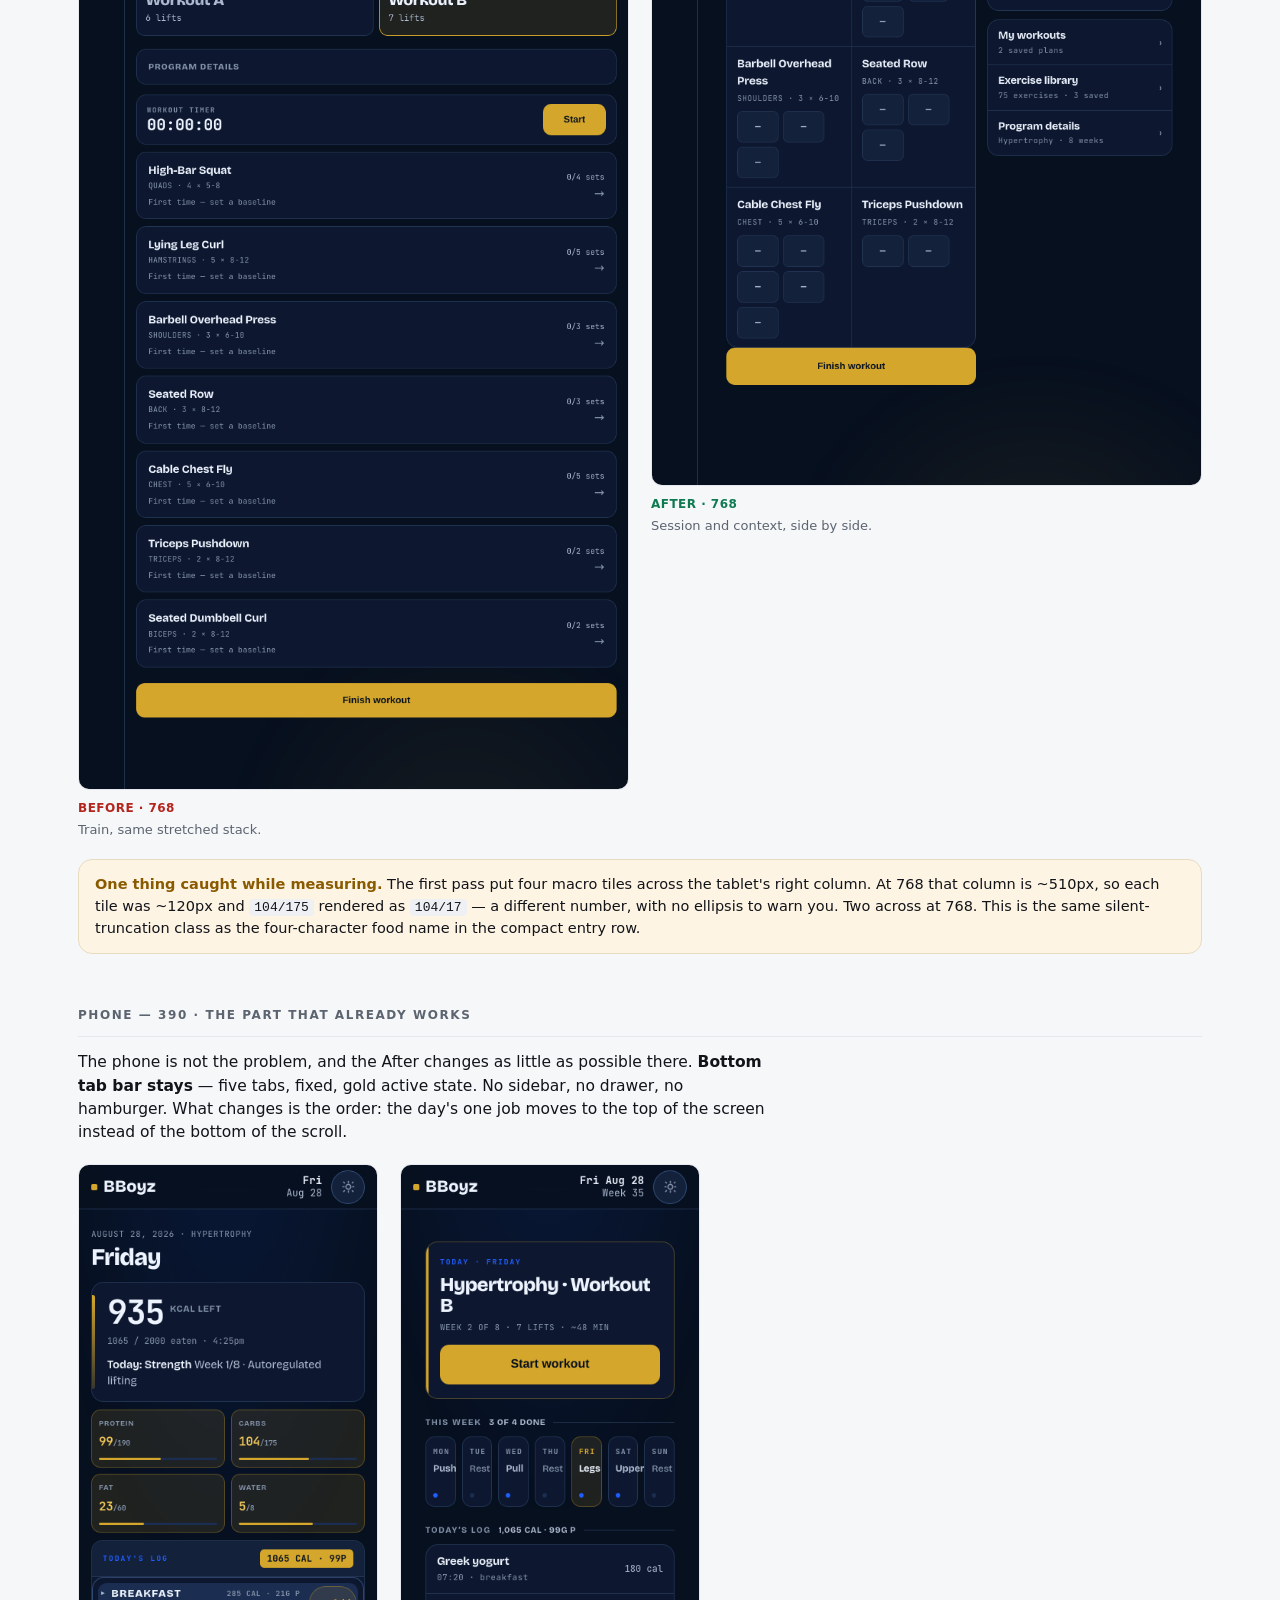
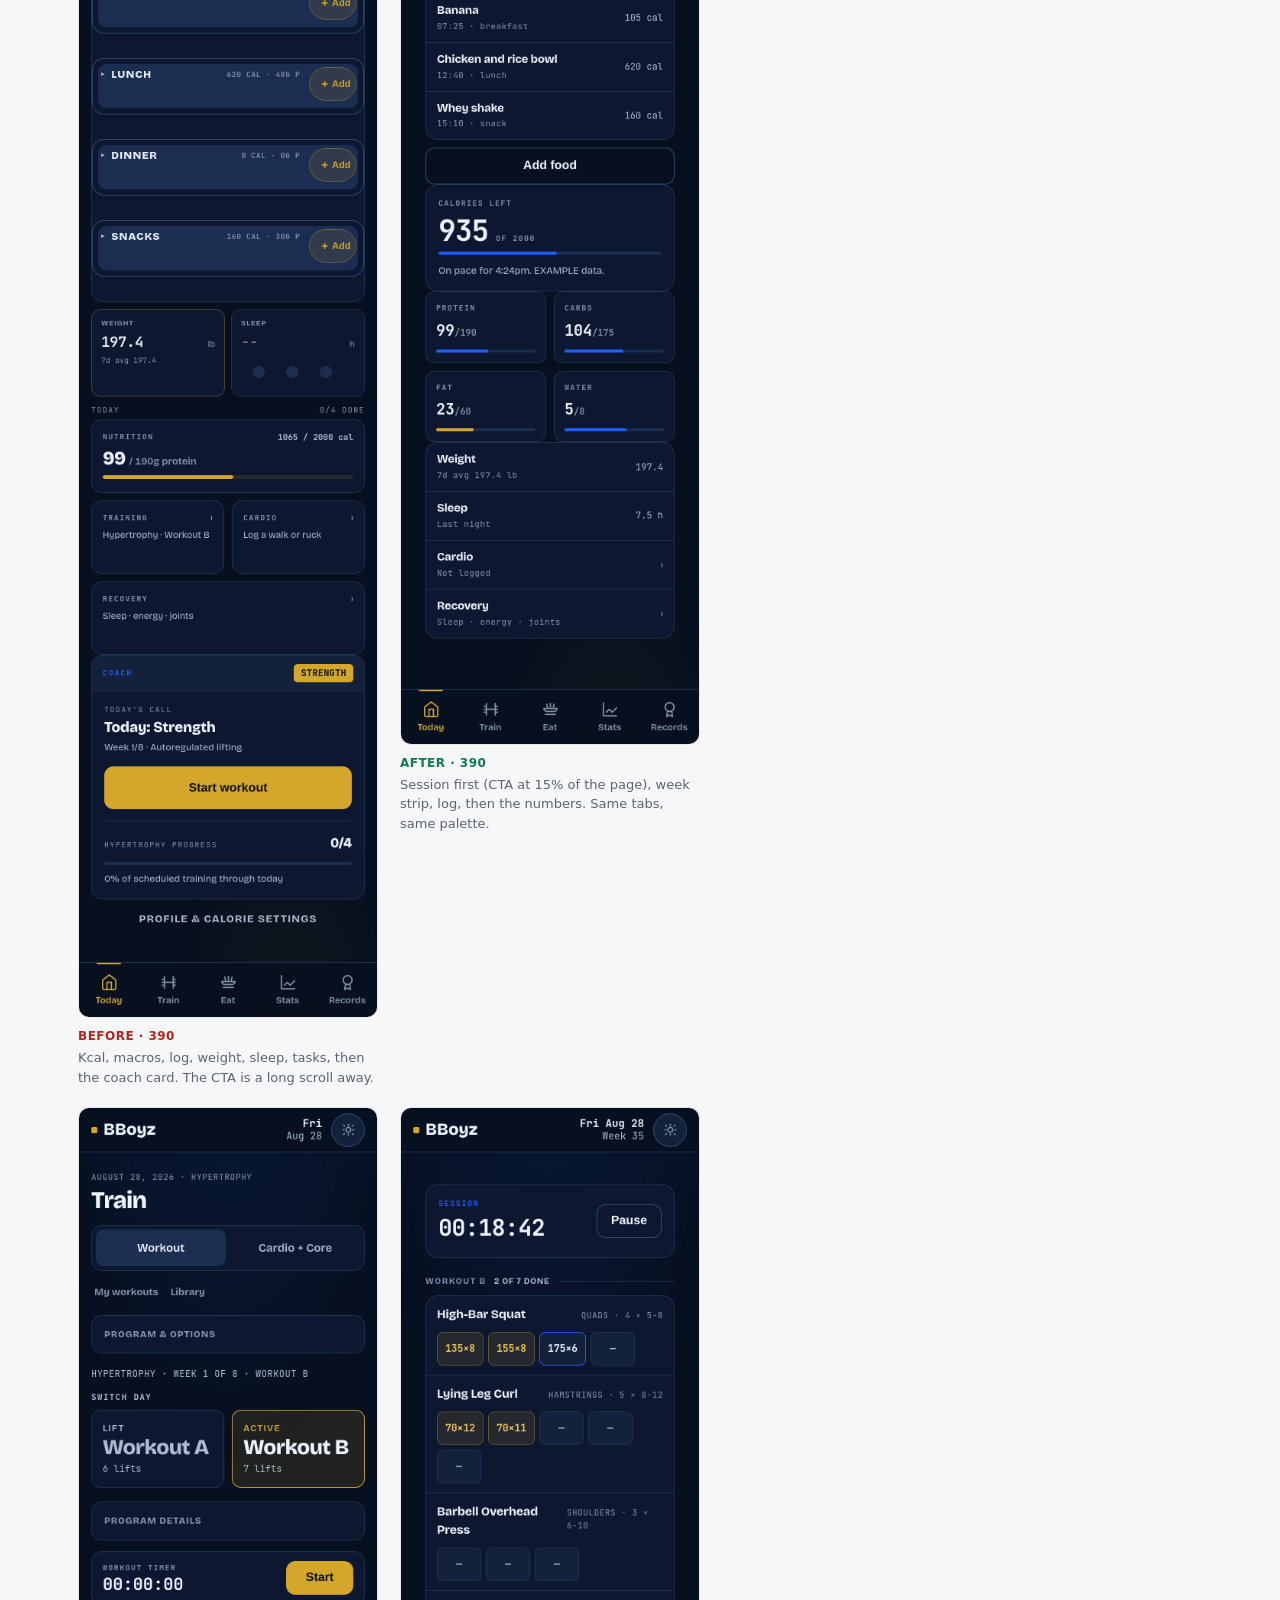
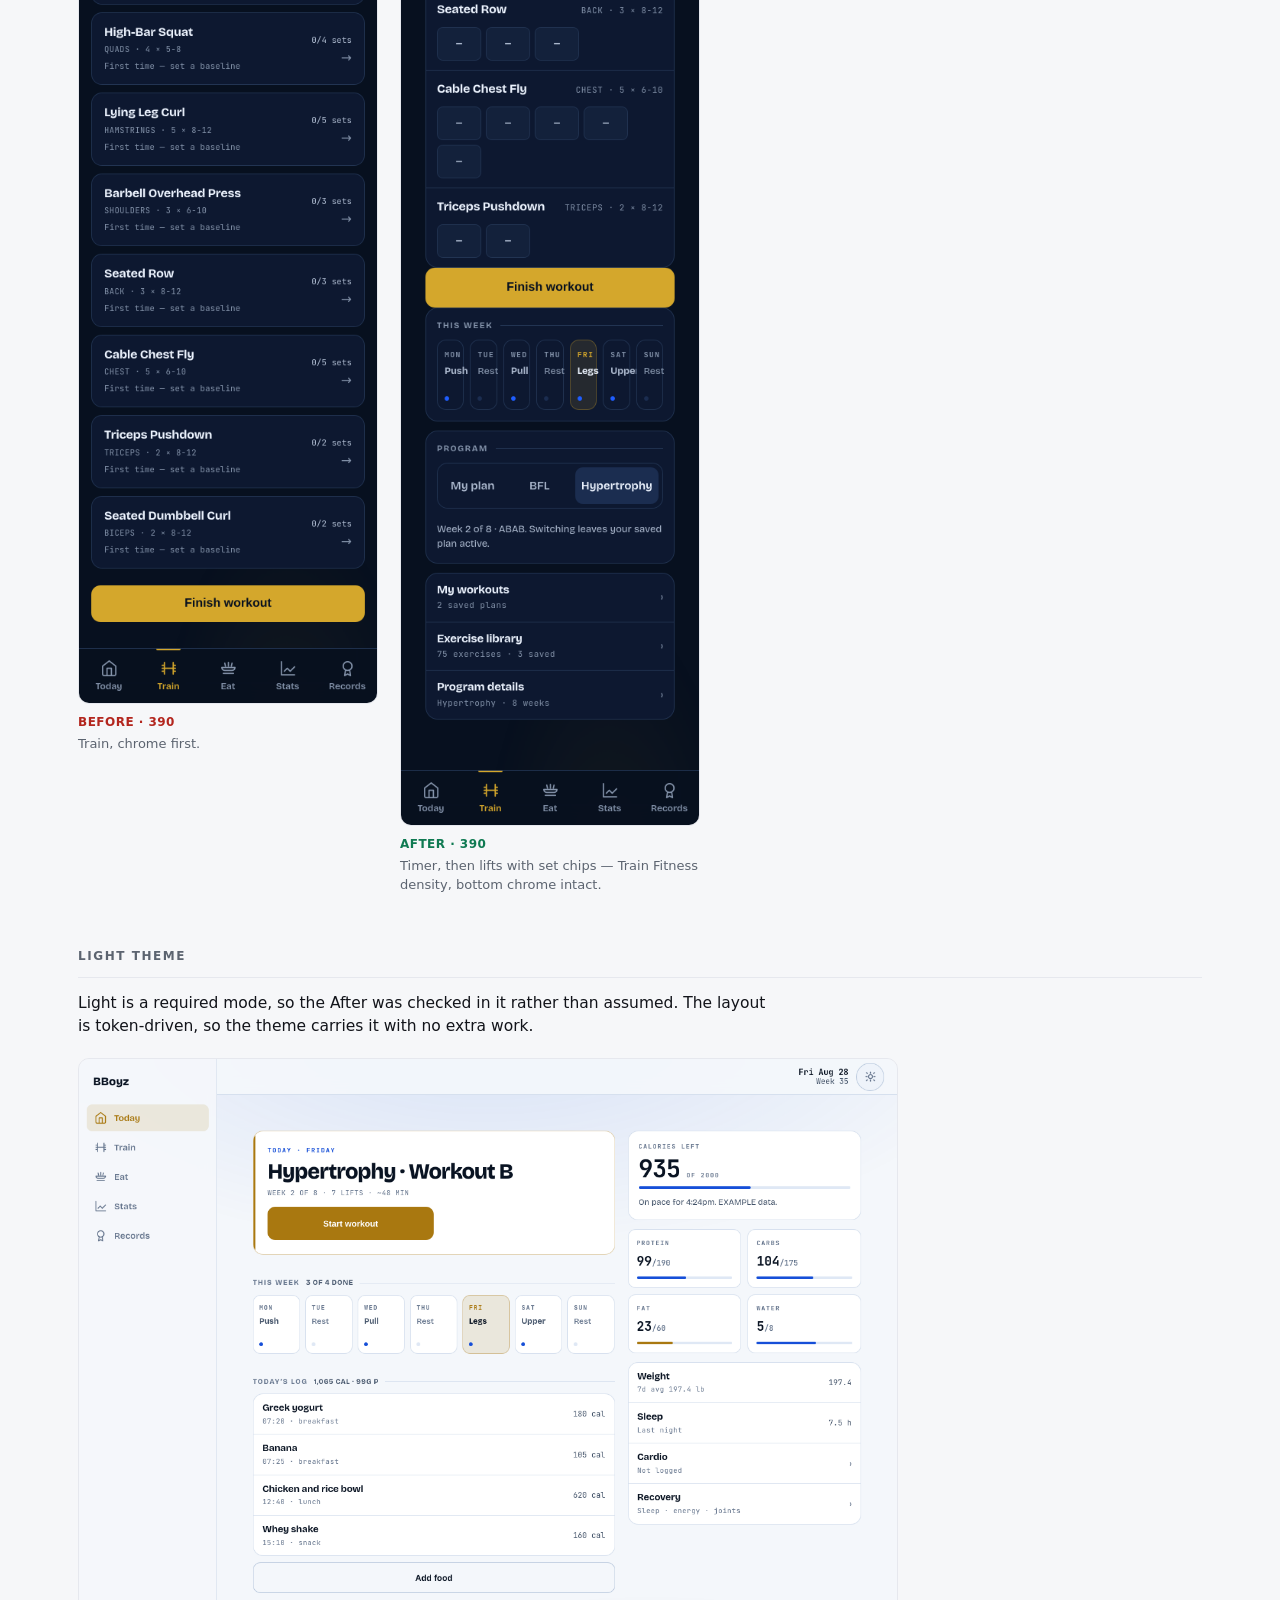
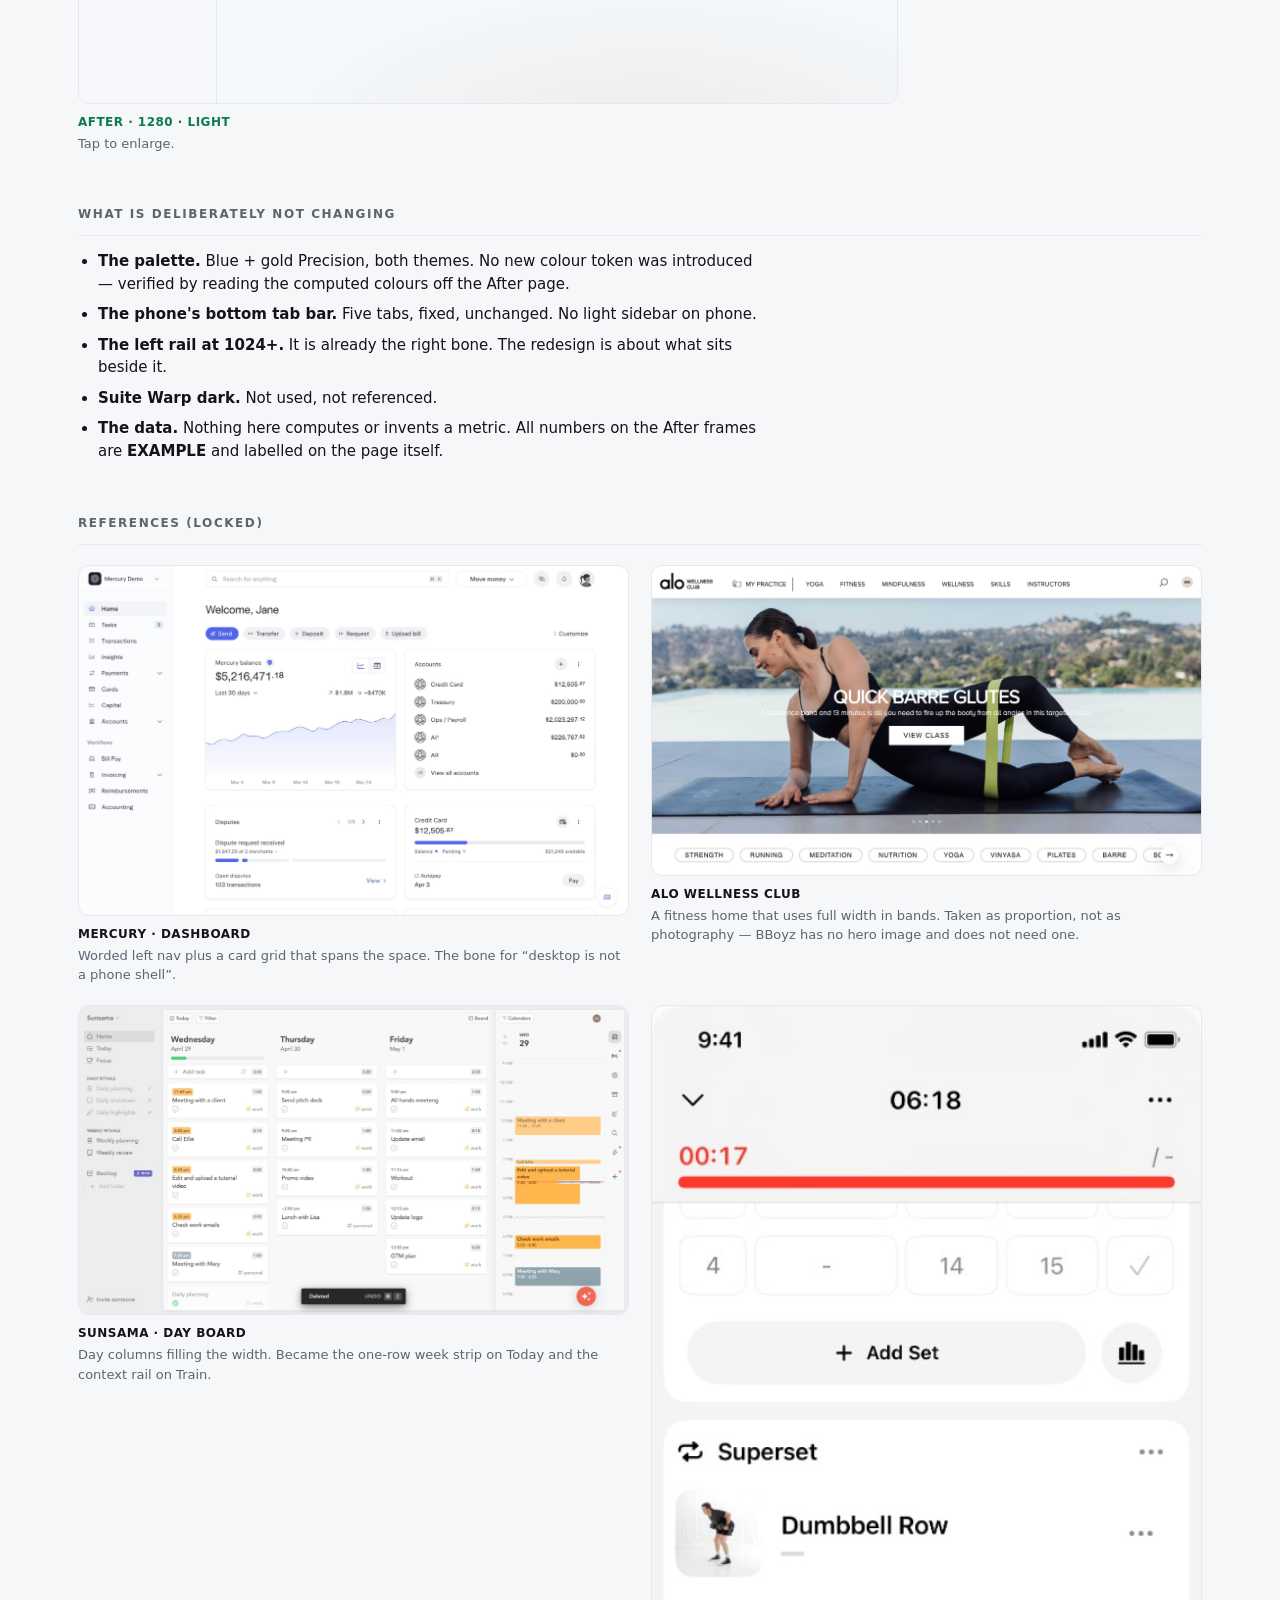
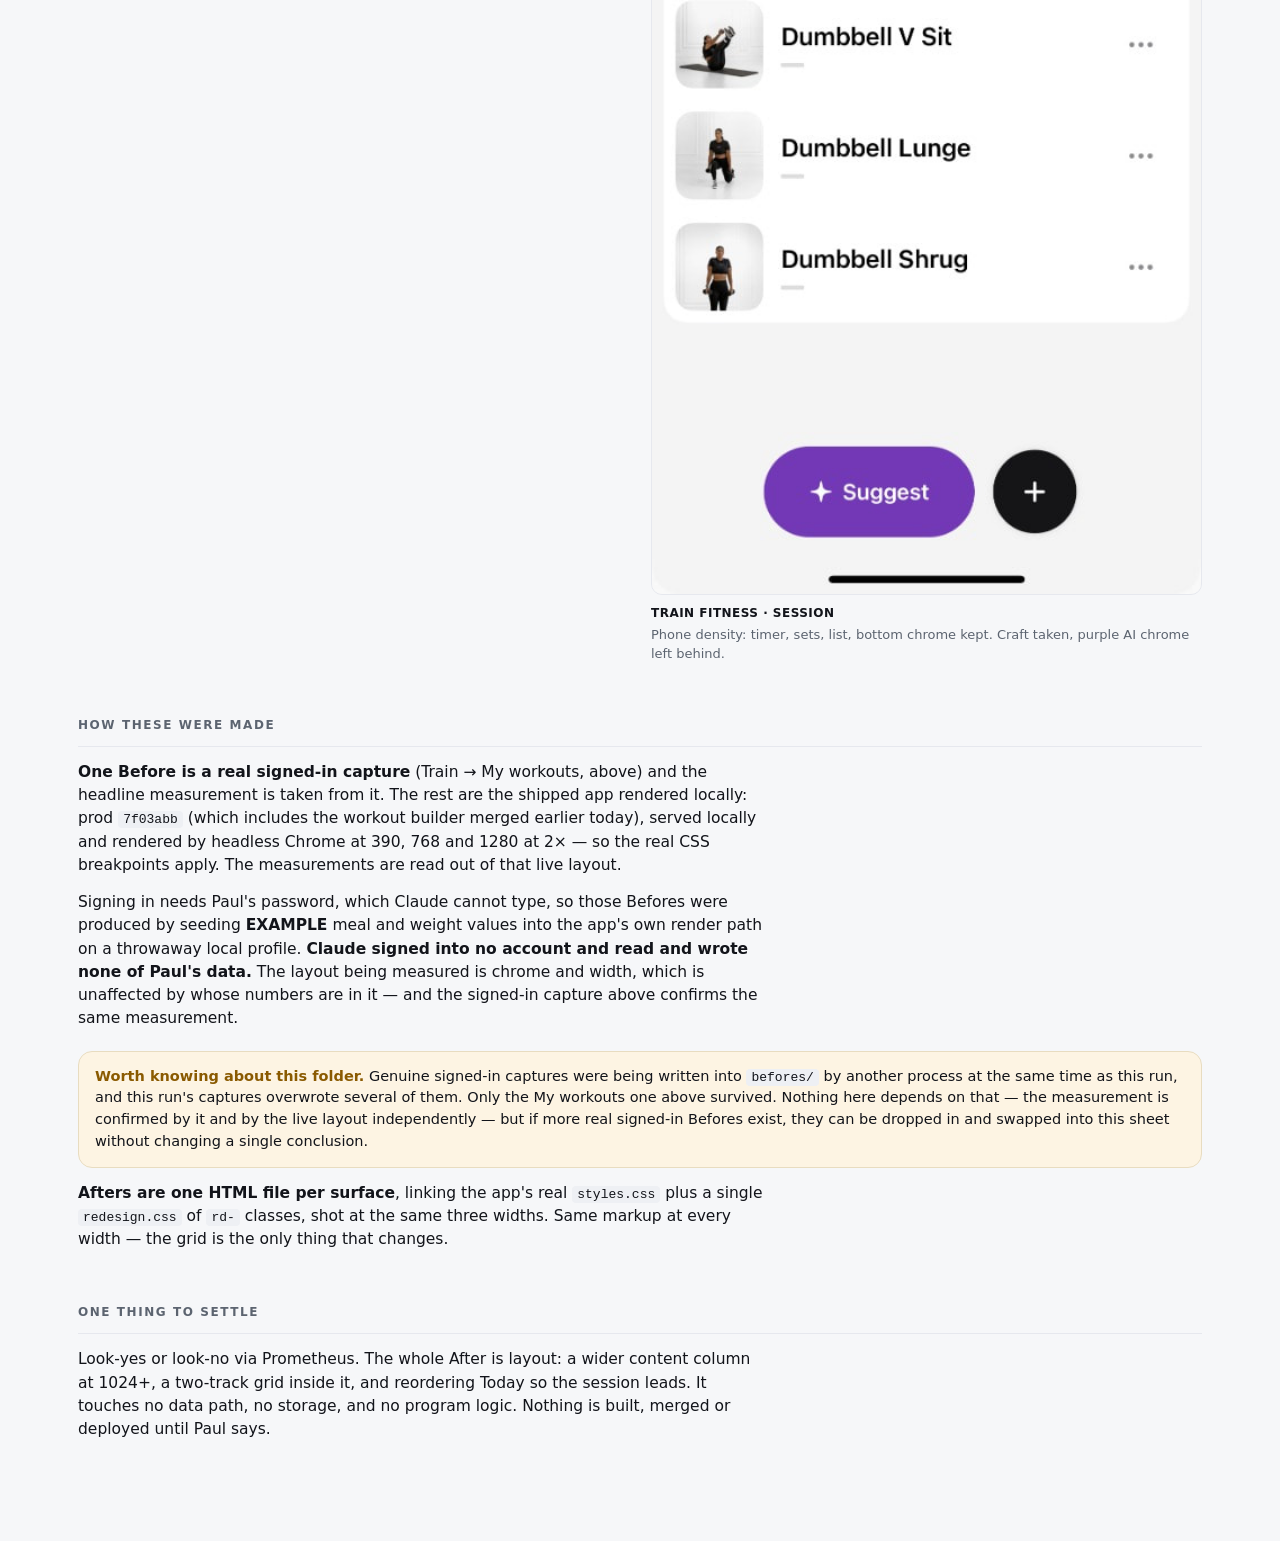
==== commit f707b072: "Use the real signed-in Before for the headline measurement The one genuinely signed-in capture in be" ====
--- a/index.html
+++ b/index.html
@@ -49,6 +49,7 @@
   <p class="kicker">BBoyz · Responsive redesign · Look only</p>
   <h1>The desktop is a phone in a 820px box</h1>
   <p class="stand">BBoyz already has good desktop bones — a worded left rail that looks like Mercury's. Everything to the right of that rail is still a phone: one column, 820px wide, with 122px of dead space on each side, and the day's one job sitting <b>82% of the way down the page</b>. This sheet shows the gap at 390 / 768 / 1280 with measurements, and an After that keeps blue+gold Precision and the phone's bottom tabs exactly as they are.</p>
+  <p class="stand" style="margin-top:12px;">The headline number: at 1280 the card you actually look at is <b>764px wide inside 1064px of space</b> — 150px of nothing on each side, 28% of the width thrown away. That was measured pixel-by-pixel off a real signed-in screenshot, below.</p>
 
   <div class="facts">
     <div><dt>Before</dt><dd>Prod <code>7f03abb</code>, measured</dd></div>
@@ -62,9 +63,10 @@
     <p>Both columns below are the same page rendered by the same CSS. The Before is the shipped build; the After is one markup at all three widths. Every number is read out of the live layout, not estimated.</p>
     <table>
       <tr><th>At 1280</th><th>Before</th><th>After</th></tr>
-      <tr><td>Content column</td><td class="b">820px</td><td class="a">1064px</td></tr>
-      <tr><td>Dead gutter each side</td><td class="b">122px</td><td class="a">0px</td></tr>
-      <tr><td>Post-rail width unused</td><td class="b">23%</td><td class="a">0%</td></tr>
+      <tr><td>Visible content card</td><td class="b">764px</td><td class="a">1064px</td></tr>
+      <tr><td>Empty space each side of it</td><td class="b">150px</td><td class="a">0px</td></tr>
+      <tr><td>Post-rail width unused</td><td class="b">28%</td><td class="a">0%</td></tr>
+      <tr><td><code>.view</code> box (CSS <code>max-width</code>)</td><td class="b">820px, 122px gutters</td><td class="a">1240px cap, fills</td></tr>
       <tr><td>Content columns</td><td class="b">1 — eight full-width bands</td><td class="a">2 — job left, context right</td></tr>
       <tr><td>Day's primary CTA sits</td><td class="b">82% down the page (y=1509 of 1839)</td><td class="a">23% down (y=231)</td></tr>
       <tr><th>At 768</th><th></th><th></th></tr>
@@ -86,6 +88,25 @@
   </section>
 
   <section>
+    <h2>The one genuinely signed-in Before</h2>
+    <p>This capture is Paul's real account — his own saved plans, his own enabled sections. It is the
+    strongest single piece of evidence on this sheet, and it is where the headline measurement comes
+    from. The rail ends at x=216. The content card runs x=366 to x=1130. That is <b>764px of content
+    in 1064px of available space, with 150px of dead space on each side</b> — read off the PNG,
+    not estimated.</p>
+    <figure style="max-width:900px;margin-top:20px;"><a href="befores/before-myworkouts-desktop.png" target="_blank" rel="noopener"><img src="befores/before-myworkouts-desktop.png" alt="Before — Train / My workouts at 1280, signed in"></a>
+      <figcaption><b class="tagB">Before · 1280 · signed in</b> Train &rarr; My workouts. Two plan rows and a button, in a 764px column, on a 1280px screen. Tap to enlarge.</figcaption></figure>
+    <div class="note">
+      <p><b>A number in the working folder said ~610px. It could not be reproduced.</b> Measured two
+      independent ways on prod <code>7f03abb</code>: reading the live layout gives <code>.view</code>
+      = 820px (its CSS <code>max-width</code>), and scanning the screenshot above gives a 764px
+      visible card — which is 820 minus the 28px padding on each side, so the two agree. Flagging the
+      difference rather than quietly picking a number: <b>the gap is real either way</b>, and at 610px
+      it would only be worse.</p>
+    </div>
+  </section>
+
+  <section>
     <h2>Today — desktop 1280</h2>
     <div class="pair">
       <figure><a href="befores/before-today-desktop.png" target="_blank" rel="noopener"><img src="befores/before-today-desktop.png" alt="Before — Today at 1280, one narrow column"></a>
@@ -181,8 +202,17 @@
 
   <section>
     <h2>How these were made</h2>
-    <p><b>Befores are the shipped app</b>, not a drawing: prod <code>7f03abb</code> (which includes the workout builder merged earlier today), served locally and rendered by headless Chrome at 390, 768 and 1280 at 2× — so the real CSS breakpoints apply. The measurements are read out of that live layout.</p>
-    <p>Signing in needs Paul's password, which Claude cannot type, so the Befores were produced by seeding <b>EXAMPLE</b> meal and weight values into the app's own render path on a throwaway local profile. <b>No account was signed into and none of Paul's data was read or written.</b> The layout being measured is chrome and width, which is unaffected by whose numbers are in it.</p>
+    <p><b>One Before is a real signed-in capture</b> (Train &rarr; My workouts, above) and the headline
+    measurement is taken from it. The rest are the shipped app rendered locally: prod <code>7f03abb</code> (which includes the workout builder merged earlier today), served locally and rendered by headless Chrome at 390, 768 and 1280 at 2× — so the real CSS breakpoints apply. The measurements are read out of that live layout.</p>
+    <p>Signing in needs Paul's password, which Claude cannot type, so those Befores were produced by seeding <b>EXAMPLE</b> meal and weight values into the app's own render path on a throwaway local profile. <b>Claude signed into no account and read and wrote none of Paul's data.</b> The layout being measured is chrome and width, which is unaffected by whose numbers are in it &mdash; and the signed-in capture above confirms the same measurement.</p>
+    <div class="note">
+      <p><b>Worth knowing about this folder.</b> Genuine signed-in captures were being written into
+      <code>befores/</code> by another process at the same time as this run, and this run's captures
+      overwrote several of them. Only the My workouts one above survived. Nothing here depends on
+      that &mdash; the measurement is confirmed by it and by the live layout independently &mdash; but if
+      more real signed-in Befores exist, they can be dropped in and swapped into this sheet without
+      changing a single conclusion.</p>
+    </div>
     <p><b>Afters are one HTML file per surface</b>, linking the app's real <code>styles.css</code> plus a single <code>redesign.css</code> of <code>rd-</code> classes, shot at the same three widths. Same markup at every width — the grid is the only thing that changes.</p>
   </section>
 
